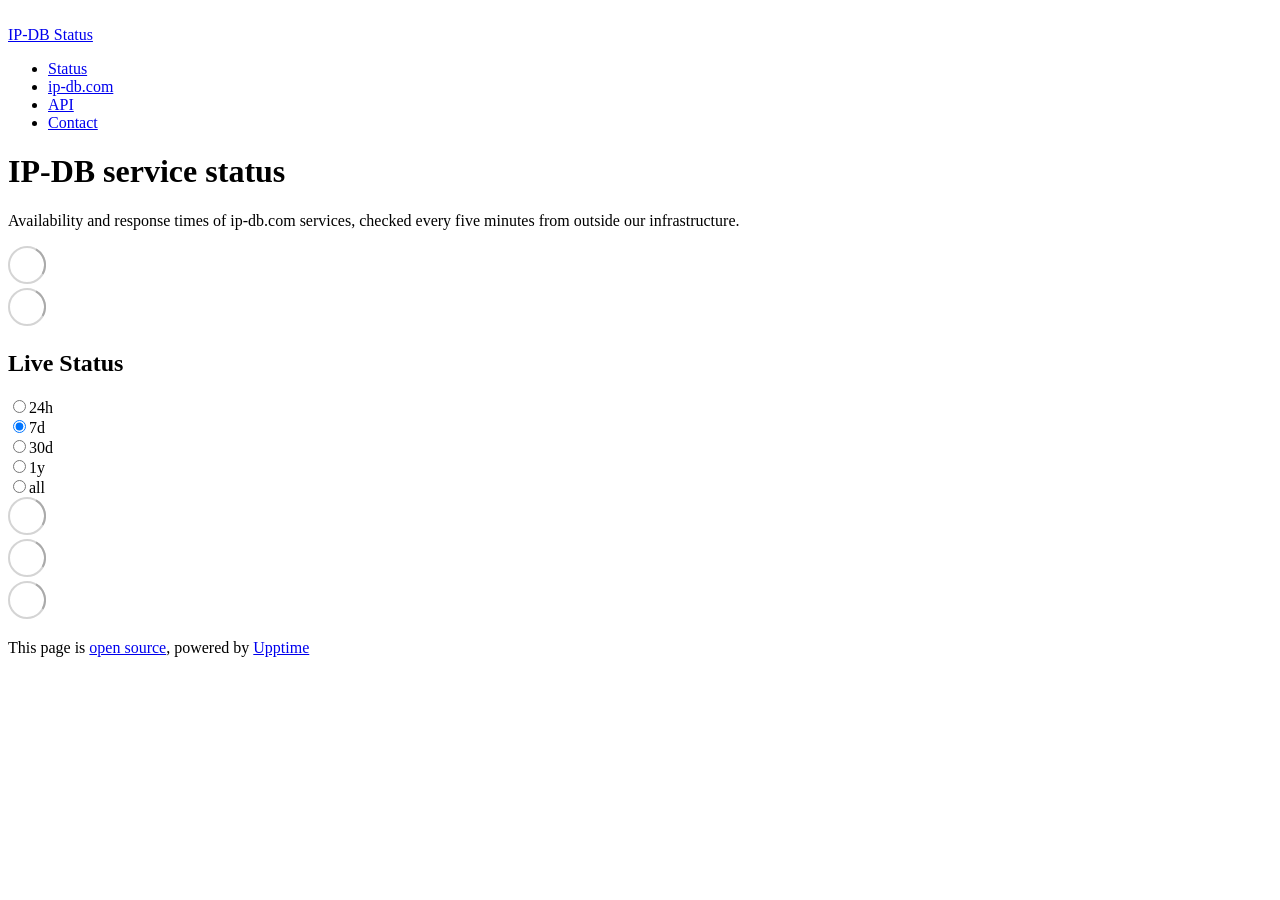
==== index.html @ 990ddf70 "deploy: a963f7f009ad1ceb7ac3b322087a9028b5daefbb" ====
<!DOCTYPE html> <html lang=en> <head> <meta charset=utf-8> <meta content="width=device-width,initial-scale=1" name=viewport> <meta content=#333333 name=theme-color> <base href=/ > <link href=manifest.json rel=manifest crossorigin=use-credentials> <script>__SAPPER__={baseUrl:"",preloaded:[void 0,{}]};if('serviceWorker' in navigator)navigator.serviceWorker.register('/service-worker.js');(function(){try{eval("async function x(){}");var main="/client/client.c92f5444.js"}catch(e){main="/client/legacy/client.a96d86b8.js"};var s=document.createElement("script");try{new Function("if(0)import('')")();s.src=main;s.type="module";s.crossOrigin="use-credentials";}catch(e){s.src="/client/shimport@2.0.5.js";s.setAttribute("data-main",main);}document.head.appendChild(s);}());</script> <link href=client/client-31a52aa5.css rel=stylesheet><link href=client/createOctokit-a85f76c7.css rel=stylesheet><link href=client/index-b0b6455a.css rel=stylesheet> <title>IP-DB Status</title> <script>// If `prefers-color-scheme` is not supported, fall back to light mode.
      // In this case, light.css will be downloaded with `highest` priority.
      if (typeof window !== "undefined" && typeof document !== "undefined" && "matchMedia" in window && window.matchMedia('(prefers-color-scheme: dark)').media === 'not all') {
        document.documentElement.style.display = 'none';
        document.head.insertAdjacentHTML(
          'beforeend',
          '<link rel="stylesheet" href={`${config.path}/themes/light.css`} onload="document.documentElement.style.display = \'\'">',
        );
      } </script> <link href=https://status.ip-db.com/themes/light.css rel=stylesheet media=(prefers-color-scheme:light)> <link href=https://status.ip-db.com/themes/dark.css rel=stylesheet media=(prefers-color-scheme:dark)><link href=https://status.ip-db.com/global.css rel=stylesheet><link href=https://ip-db.com/static/img/favicon-32.png rel=icon type=image/svg><link href=https://ip-db.com/static/img/favicon-32.png rel=icon type=image/png> <link href=/client/client.c92f5444.js rel=modulepreload as=script crossorigin=use-credentials><link href=/client/client-31a52aa5.css rel=preload as=style><link href=/client/index.bd645dff.js rel=modulepreload as=script crossorigin=use-credentials><link href=/client/createOctokit.633f4eeb.js rel=modulepreload as=script crossorigin=use-credentials><link href=/client/inject_styles.803b7e80.js rel=modulepreload as=script crossorigin=use-credentials><link href=/client/createOctokit-a85f76c7.css rel=preload as=style><link href=/client/index-b0b6455a.css rel=preload as=style></head> <body> <div id=sapper> <nav class=svelte-a08hsz><div class="svelte-a08hsz container"><div><a href=https://status.ip-db.com class="svelte-a08hsz logo"><img alt="" class=svelte-a08hsz src=https://ip-db.com/static/img/favicon.svg> <div>IP-DB Status</div></a></div> <ul class=svelte-a08hsz><li><a href=/ class=svelte-a08hsz target=_self aria-current=page>Status</a> <li><a href=https://ip-db.com class=svelte-a08hsz target=_self>ip-db.com</a> <li><a href=https://ip-db.com/en/api-docs class=svelte-a08hsz target=_self>API</a> <li><a href=https://ip-db.com/en/contact class=svelte-a08hsz target=_self>Contact</a> </li> </ul></div> </nav> <main class=container> <header class=svelte-ngkazm><h1><strong>IP-DB</strong> service status</h1> <p class="svelte-ngkazm lead">Availability and response times of ip-db.com services, checked every five minutes from outside our infrastructure.</header> <section class=svelte-8lnl4f><div class="svelte-68jxue loading"><svg class=svelte-68jxue height=38 stroke=#aaa width=38 xmlns=http://www.w3.org/2000/svg><g fill=none fill-rule=evenodd><g stroke-width=2 transform="translate(1 1)"><circle cx=18 cy=18 r=18 stroke-opacity=.5></circle><path d="M36 18c0-9.94-8.06-18-18-18"><animateTransform attributeName=transform dur=1s from="0 18 18" repeatCount=indefinite to="360 18 18" type=rotate></animateTransform></path></g></g></svg></div> </section> <section class=svelte-8lnl4f><div class="svelte-68jxue loading"><svg class=svelte-68jxue height=38 stroke=#aaa width=38 xmlns=http://www.w3.org/2000/svg><g fill=none fill-rule=evenodd><g stroke-width=2 transform="translate(1 1)"><circle cx=18 cy=18 r=18 stroke-opacity=.5></circle><path d="M36 18c0-9.94-8.06-18-18-18"><animateTransform attributeName=transform dur=1s from="0 18 18" repeatCount=indefinite to="360 18 18" type=rotate></animateTransform></path></g></g></svg></div> </section> <div class="svelte-fqsq6s f changed"><h2>Live Status</h2> <form class="svelte-fqsq6s f r"><div><input class=svelte-fqsq6s id=data_day name=d type=radio value=day><label class=svelte-fqsq6s for=data_day>24h</label></div> <div><input class=svelte-fqsq6s id=data_week name=d type=radio value=week checked><label class=svelte-fqsq6s for=data_week>7d</label></div> <div><input class=svelte-fqsq6s id=data_month name=d type=radio value=month><label class=svelte-fqsq6s for=data_month>30d</label></div> <div><input class=svelte-fqsq6s id=data_year name=d type=radio value=year><label class=svelte-fqsq6s for=data_year>1y</label></div> <div><input class=svelte-fqsq6s id=data_all name=d type=radio value=all><label class=svelte-fqsq6s for=data_all>all</label></div></form></div> <section class="svelte-fqsq6s live-status"><div class="svelte-68jxue loading"><svg class=svelte-68jxue height=38 stroke=#aaa width=38 xmlns=http://www.w3.org/2000/svg><g fill=none fill-rule=evenodd><g stroke-width=2 transform="translate(1 1)"><circle cx=18 cy=18 r=18 stroke-opacity=.5></circle><path d="M36 18c0-9.94-8.06-18-18-18"><animateTransform attributeName=transform dur=1s from="0 18 18" repeatCount=indefinite to="360 18 18" type=rotate></animateTransform></path></g></g></svg></div> </section> <section><div class="svelte-68jxue loading"><svg class=svelte-68jxue height=38 stroke=#aaa width=38 xmlns=http://www.w3.org/2000/svg><g fill=none fill-rule=evenodd><g stroke-width=2 transform="translate(1 1)"><circle cx=18 cy=18 r=18 stroke-opacity=.5></circle><path d="M36 18c0-9.94-8.06-18-18-18"><animateTransform attributeName=transform dur=1s from="0 18 18" repeatCount=indefinite to="360 18 18" type=rotate></animateTransform></path></g></g></svg></div> </section> <section><div class="svelte-68jxue loading"><svg class=svelte-68jxue height=38 stroke=#aaa width=38 xmlns=http://www.w3.org/2000/svg><g fill=none fill-rule=evenodd><g stroke-width=2 transform="translate(1 1)"><circle cx=18 cy=18 r=18 stroke-opacity=.5></circle><path d="M36 18c0-9.94-8.06-18-18-18"><animateTransform attributeName=transform dur=1s from="0 18 18" repeatCount=indefinite to="360 18 18" type=rotate></animateTransform></path></g></g></svg></div></section></main> <footer class=svelte-jbr799><p>This page is <a href=https://github.com/ip-db/status>open source</a>, powered by <a href=https://upptime.js.org>Upptime</a></p> </footer></div> <script> try {
        if (typeof window !== "undefined" && window.navigator && navigator.serviceWorker) {
          navigator.serviceWorker.getRegistrations().then(function (registrations) {
            for (let registration of registrations) {
              registration.unregister();
            }
          });
        }
        if (typeof window !== "undefined" && "caches" in window) {
          caches.keys().then(function (keyList) {
            return Promise.all(
              keyList.map(function (key) {
                return caches.delete(key);
              })
            );
          });
        }
      } catch (error) {} </script>
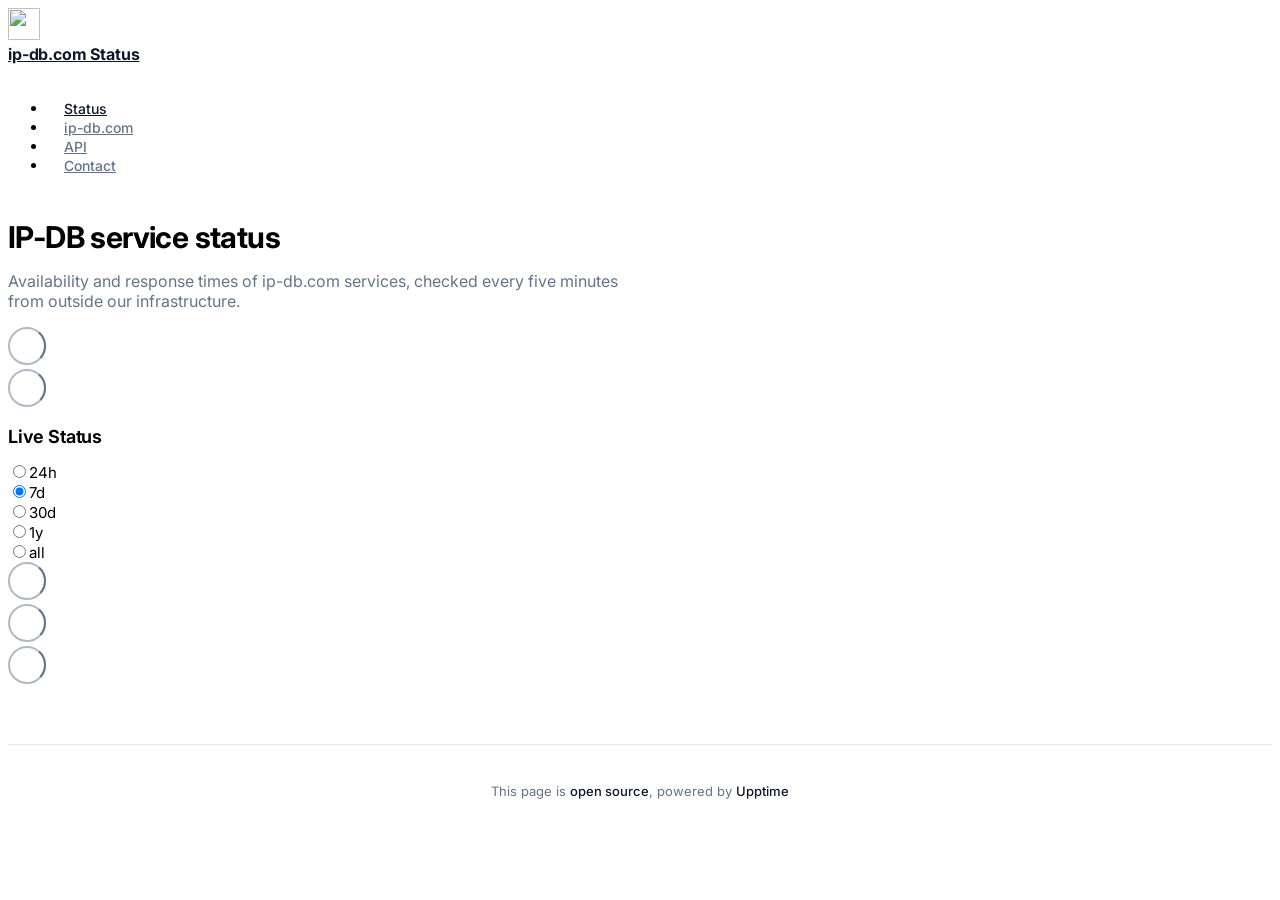
==== commit a6dd00c8: "deploy: e446892df12f450ed04cfdf0491d4de605b5ef7d" ====
--- a/index.html
+++ b/index.html
@@ -1,4 +1,4 @@
-<!DOCTYPE html> <html lang=en> <head> <meta charset=utf-8> <meta content="width=device-width,initial-scale=1" name=viewport> <meta content=#333333 name=theme-color> <base href=/ > <link href=manifest.json rel=manifest crossorigin=use-credentials> <script>__SAPPER__={baseUrl:"",preloaded:[void 0,{}]};if('serviceWorker' in navigator)navigator.serviceWorker.register('/service-worker.js');(function(){try{eval("async function x(){}");var main="/client/client.c92f5444.js"}catch(e){main="/client/legacy/client.a96d86b8.js"};var s=document.createElement("script");try{new Function("if(0)import('')")();s.src=main;s.type="module";s.crossOrigin="use-credentials";}catch(e){s.src="/client/shimport@2.0.5.js";s.setAttribute("data-main",main);}document.head.appendChild(s);}());</script> <link href=client/client-31a52aa5.css rel=stylesheet><link href=client/createOctokit-a85f76c7.css rel=stylesheet><link href=client/index-b0b6455a.css rel=stylesheet> <title>IP-DB Status</title> <script>// If `prefers-color-scheme` is not supported, fall back to light mode.
+<!DOCTYPE html> <html lang=en> <head> <meta charset=utf-8> <meta content="width=device-width,initial-scale=1" name=viewport> <meta content=#333333 name=theme-color> <base href=/ > <link href=manifest.json rel=manifest crossorigin=use-credentials> <script>__SAPPER__={baseUrl:"",preloaded:[void 0,{}]};if('serviceWorker' in navigator)navigator.serviceWorker.register('/service-worker.js');(function(){try{eval("async function x(){}");var main="/client/client.e50950d0.js"}catch(e){main="/client/legacy/client.d2613175.js"};var s=document.createElement("script");try{new Function("if(0)import('')")();s.src=main;s.type="module";s.crossOrigin="use-credentials";}catch(e){s.src="/client/shimport@2.0.5.js";s.setAttribute("data-main",main);}document.head.appendChild(s);}());</script> <link href=client/client-31a52aa5.css rel=stylesheet><link href=client/createOctokit-a85f76c7.css rel=stylesheet><link href=client/index-b0b6455a.css rel=stylesheet> <title>ip-db.com Status</title><link href=https://fonts.googleapis.com rel=preconnect> <link href=https://fonts.gstatic.com rel=preconnect crossorigin> <link href="https://fonts.googleapis.com/css2?family=Inter:wght@400;500;600;700&display=swap" rel=stylesheet> <style>html:root{--ip-bg:#f6f8fb;--ip-surface:#ffffff;--ip-border:#e2e8f0;--ip-text:#0f172a;--ip-muted:#64748b;--ip-accent:#2563eb;--ip-up:#16a34a;--ip-deg:#d97706;--ip-down:#dc2626;--ip-down-soft:#fef2f2;--ip-shadow:0 1px 2px rgba(15,23,42,.04),0 6px 18px rgba(15,23,42,.05);--ip-nav:rgba(255,255,255,.86)}@media (prefers-color-scheme:dark){html:root{--ip-bg:#070b13;--ip-surface:#10182a;--ip-border:rgba(255,255,255,.08);--ip-text:#e2e8f0;--ip-muted:#94a3b8;--ip-accent:#60a5fa;--ip-up:#22c55e;--ip-deg:#f59e0b;--ip-down:#f87171;--ip-down-soft:rgba(248,113,113,.10);--ip-shadow:0 1px 2px rgba(0,0,0,.35);--ip-nav:rgba(16,24,42,.86)}}html:root{--body-background-color:var(--ip-bg);--body-text-color:var(--ip-text);--card-background-color:var(--ip-surface);--nav-background-color:var(--ip-nav);--nav-border-bottom-color:var(--ip-border);--nav-current-border-bottom-color:var(--ip-accent);--card-border-color:var(--ip-border);--down-border-left-color:var(--ip-down);--down-background-color:var(--ip-down-soft);--degraded-border-left-color:var(--ip-deg);--up-border-left-color:var(--ip-up);--tag-color:#ffffff;--tag-up-background-color:var(--ip-up);--tag-down-background-color:var(--ip-down);--tag-degraded-background-color:var(--ip-deg);--change-background-color:var(--ip-deg);--error-button-border-color:var(--ip-accent);--error-button-background-color:var(--ip-accent);--error-button-color:#ffffff;--submit-button-border-color:var(--ip-accent);--submit-button-background-color:var(--ip-accent);--submit-button-color:#ffffff}body{font-family:Inter,-apple-system,BlinkMacSystemFont,"Segoe UI",Roboto,sans-serif;font-size:15px;-webkit-font-smoothing:antialiased;padding-bottom:0}.container{max-width:960px}nav{position:sticky;top:0;z-index:20;font-weight:500!important;margin-bottom:2.75rem!important;-webkit-backdrop-filter:saturate(1.4) blur(12px);backdrop-filter:saturate(1.4) blur(12px)}nav a{padding:1.15rem 1rem!important;font-size:14px;color:var(--ip-muted)}nav a:hover,nav a[aria-current]{color:var(--ip-text)}nav .logo{padding:.8rem 0!important;margin-right:1.5rem!important;font-size:16px;font-weight:700!important;letter-spacing:-.01em;color:var(--ip-text)!important}nav .logo img{width:32px;height:32px!important;margin-right:.65rem!important;border-radius:0!important}main header h1{font-size:30px;font-weight:700;letter-spacing:-.02em;margin-bottom:.4em}main header .lead{color:var(--ip-muted);font-size:16px;max-width:640px}h2{font-size:18px;font-weight:650;letter-spacing:-.01em}h3{font-size:12px;font-weight:600;letter-spacing:.06em;text-transform:uppercase;color:var(--ip-muted);opacity:1}h4{font-weight:600}article{border-radius:12px!important;box-shadow:var(--ip-shadow);padding:1.1rem 1.35rem!important}article.degraded,article.down,article.up{border-left-width:3px!important}article+article{margin-top:.65rem!important}article a{color:inherit}.tag{border-radius:999px!important;font-size:12px!important;font-weight:600;padding:.25rem .65rem!important;letter-spacing:.01em}main a{color:var(--ip-accent)}main article a,main h4 a{color:inherit}a.error-button{border-radius:10px!important}.loading svg{stroke:var(--ip-muted)}footer{margin-top:3.5rem;padding:1.6rem 0 2rem;border-top:1px solid var(--ip-border);color:var(--ip-muted);font-size:13px;text-align:center}footer a{color:var(--ip-text);text-decoration:none;font-weight:500}footer a:hover{text-decoration:underline}</style> <script>// If `prefers-color-scheme` is not supported, fall back to light mode.
       // In this case, light.css will be downloaded with `highest` priority.
       if (typeof window !== "undefined" && typeof document !== "undefined" && "matchMedia" in window && window.matchMedia('(prefers-color-scheme: dark)').media === 'not all') {
         document.documentElement.style.display = 'none';
@@ -6,7 +6,7 @@
           'beforeend',
           '<link rel="stylesheet" href={`${config.path}/themes/light.css`} onload="document.documentElement.style.display = \'\'">',
         );
-      } </script> <link href=https://status.ip-db.com/themes/light.css rel=stylesheet media=(prefers-color-scheme:light)> <link href=https://status.ip-db.com/themes/dark.css rel=stylesheet media=(prefers-color-scheme:dark)><link href=https://status.ip-db.com/global.css rel=stylesheet><link href=https://ip-db.com/static/img/favicon-32.png rel=icon type=image/svg><link href=https://ip-db.com/static/img/favicon-32.png rel=icon type=image/png> <link href=/client/client.c92f5444.js rel=modulepreload as=script crossorigin=use-credentials><link href=/client/client-31a52aa5.css rel=preload as=style><link href=/client/index.bd645dff.js rel=modulepreload as=script crossorigin=use-credentials><link href=/client/createOctokit.633f4eeb.js rel=modulepreload as=script crossorigin=use-credentials><link href=/client/inject_styles.803b7e80.js rel=modulepreload as=script crossorigin=use-credentials><link href=/client/createOctokit-a85f76c7.css rel=preload as=style><link href=/client/index-b0b6455a.css rel=preload as=style></head> <body> <div id=sapper> <nav class=svelte-a08hsz><div class="svelte-a08hsz container"><div><a href=https://status.ip-db.com class="svelte-a08hsz logo"><img alt="" class=svelte-a08hsz src=https://ip-db.com/static/img/favicon.svg> <div>IP-DB Status</div></a></div> <ul class=svelte-a08hsz><li><a href=/ class=svelte-a08hsz target=_self aria-current=page>Status</a> <li><a href=https://ip-db.com class=svelte-a08hsz target=_self>ip-db.com</a> <li><a href=https://ip-db.com/en/api-docs class=svelte-a08hsz target=_self>API</a> <li><a href=https://ip-db.com/en/contact class=svelte-a08hsz target=_self>Contact</a> </li> </ul></div> </nav> <main class=container> <header class=svelte-ngkazm><h1><strong>IP-DB</strong> service status</h1> <p class="svelte-ngkazm lead">Availability and response times of ip-db.com services, checked every five minutes from outside our infrastructure.</header> <section class=svelte-8lnl4f><div class="svelte-68jxue loading"><svg class=svelte-68jxue height=38 stroke=#aaa width=38 xmlns=http://www.w3.org/2000/svg><g fill=none fill-rule=evenodd><g stroke-width=2 transform="translate(1 1)"><circle cx=18 cy=18 r=18 stroke-opacity=.5></circle><path d="M36 18c0-9.94-8.06-18-18-18"><animateTransform attributeName=transform dur=1s from="0 18 18" repeatCount=indefinite to="360 18 18" type=rotate></animateTransform></path></g></g></svg></div> </section> <section class=svelte-8lnl4f><div class="svelte-68jxue loading"><svg class=svelte-68jxue height=38 stroke=#aaa width=38 xmlns=http://www.w3.org/2000/svg><g fill=none fill-rule=evenodd><g stroke-width=2 transform="translate(1 1)"><circle cx=18 cy=18 r=18 stroke-opacity=.5></circle><path d="M36 18c0-9.94-8.06-18-18-18"><animateTransform attributeName=transform dur=1s from="0 18 18" repeatCount=indefinite to="360 18 18" type=rotate></animateTransform></path></g></g></svg></div> </section> <div class="svelte-fqsq6s f changed"><h2>Live Status</h2> <form class="svelte-fqsq6s f r"><div><input class=svelte-fqsq6s id=data_day name=d type=radio value=day><label class=svelte-fqsq6s for=data_day>24h</label></div> <div><input class=svelte-fqsq6s id=data_week name=d type=radio value=week checked><label class=svelte-fqsq6s for=data_week>7d</label></div> <div><input class=svelte-fqsq6s id=data_month name=d type=radio value=month><label class=svelte-fqsq6s for=data_month>30d</label></div> <div><input class=svelte-fqsq6s id=data_year name=d type=radio value=year><label class=svelte-fqsq6s for=data_year>1y</label></div> <div><input class=svelte-fqsq6s id=data_all name=d type=radio value=all><label class=svelte-fqsq6s for=data_all>all</label></div></form></div> <section class="svelte-fqsq6s live-status"><div class="svelte-68jxue loading"><svg class=svelte-68jxue height=38 stroke=#aaa width=38 xmlns=http://www.w3.org/2000/svg><g fill=none fill-rule=evenodd><g stroke-width=2 transform="translate(1 1)"><circle cx=18 cy=18 r=18 stroke-opacity=.5></circle><path d="M36 18c0-9.94-8.06-18-18-18"><animateTransform attributeName=transform dur=1s from="0 18 18" repeatCount=indefinite to="360 18 18" type=rotate></animateTransform></path></g></g></svg></div> </section> <section><div class="svelte-68jxue loading"><svg class=svelte-68jxue height=38 stroke=#aaa width=38 xmlns=http://www.w3.org/2000/svg><g fill=none fill-rule=evenodd><g stroke-width=2 transform="translate(1 1)"><circle cx=18 cy=18 r=18 stroke-opacity=.5></circle><path d="M36 18c0-9.94-8.06-18-18-18"><animateTransform attributeName=transform dur=1s from="0 18 18" repeatCount=indefinite to="360 18 18" type=rotate></animateTransform></path></g></g></svg></div> </section> <section><div class="svelte-68jxue loading"><svg class=svelte-68jxue height=38 stroke=#aaa width=38 xmlns=http://www.w3.org/2000/svg><g fill=none fill-rule=evenodd><g stroke-width=2 transform="translate(1 1)"><circle cx=18 cy=18 r=18 stroke-opacity=.5></circle><path d="M36 18c0-9.94-8.06-18-18-18"><animateTransform attributeName=transform dur=1s from="0 18 18" repeatCount=indefinite to="360 18 18" type=rotate></animateTransform></path></g></g></svg></div></section></main> <footer class=svelte-jbr799><p>This page is <a href=https://github.com/ip-db/status>open source</a>, powered by <a href=https://upptime.js.org>Upptime</a></p> </footer></div> <script> try {
+      } </script> <link href=https://status.ip-db.com/themes/light.css rel=stylesheet media=(prefers-color-scheme:light)> <link href=https://status.ip-db.com/themes/dark.css rel=stylesheet media=(prefers-color-scheme:dark)><link href=https://status.ip-db.com/global.css rel=stylesheet><link href=https://ip-db.com/static/img/favicon-32.png rel=icon type=image/svg><link href=https://ip-db.com/static/img/favicon-32.png rel=icon type=image/png> <link href=/client/client.e50950d0.js rel=modulepreload as=script crossorigin=use-credentials><link href=/client/client-31a52aa5.css rel=preload as=style><link href=/client/index.f995e051.js rel=modulepreload as=script crossorigin=use-credentials><link href=/client/createOctokit.8904ae4b.js rel=modulepreload as=script crossorigin=use-credentials><link href=/client/inject_styles.803b7e80.js rel=modulepreload as=script crossorigin=use-credentials><link href=/client/createOctokit-a85f76c7.css rel=preload as=style><link href=/client/index-b0b6455a.css rel=preload as=style></head> <body> <div id=sapper> <nav class=svelte-a08hsz><div class="svelte-a08hsz container"><div><a href=https://status.ip-db.com class="svelte-a08hsz logo"><img alt="" class=svelte-a08hsz src=https://ip-db.com/static/img/icon-192.png> <div>ip-db.com Status</div></a></div> <ul class=svelte-a08hsz><li><a href=/ class=svelte-a08hsz target=_self aria-current=page>Status</a> <li><a href=https://ip-db.com class=svelte-a08hsz target=_self>ip-db.com</a> <li><a href=https://ip-db.com/en/api-docs class=svelte-a08hsz target=_self>API</a> <li><a href=https://ip-db.com/en/contact class=svelte-a08hsz target=_self>Contact</a> </li> </ul></div> </nav> <main class=container> <header class=svelte-ngkazm><h1><strong>IP-DB</strong> service status</h1> <p class="svelte-ngkazm lead">Availability and response times of ip-db.com services, checked every five minutes from outside our infrastructure.</header> <section class=svelte-8lnl4f><div class="svelte-68jxue loading"><svg class=svelte-68jxue height=38 stroke=#aaa width=38 xmlns=http://www.w3.org/2000/svg><g fill=none fill-rule=evenodd><g stroke-width=2 transform="translate(1 1)"><circle cx=18 cy=18 r=18 stroke-opacity=.5></circle><path d="M36 18c0-9.94-8.06-18-18-18"><animateTransform attributeName=transform dur=1s from="0 18 18" repeatCount=indefinite to="360 18 18" type=rotate></animateTransform></path></g></g></svg></div> </section> <section class=svelte-8lnl4f><div class="svelte-68jxue loading"><svg class=svelte-68jxue height=38 stroke=#aaa width=38 xmlns=http://www.w3.org/2000/svg><g fill=none fill-rule=evenodd><g stroke-width=2 transform="translate(1 1)"><circle cx=18 cy=18 r=18 stroke-opacity=.5></circle><path d="M36 18c0-9.94-8.06-18-18-18"><animateTransform attributeName=transform dur=1s from="0 18 18" repeatCount=indefinite to="360 18 18" type=rotate></animateTransform></path></g></g></svg></div> </section> <div class="svelte-fqsq6s f changed"><h2>Live Status</h2> <form class="svelte-fqsq6s f r"><div><input class=svelte-fqsq6s id=data_day name=d type=radio value=day><label class=svelte-fqsq6s for=data_day>24h</label></div> <div><input class=svelte-fqsq6s id=data_week name=d type=radio value=week checked><label class=svelte-fqsq6s for=data_week>7d</label></div> <div><input class=svelte-fqsq6s id=data_month name=d type=radio value=month><label class=svelte-fqsq6s for=data_month>30d</label></div> <div><input class=svelte-fqsq6s id=data_year name=d type=radio value=year><label class=svelte-fqsq6s for=data_year>1y</label></div> <div><input class=svelte-fqsq6s id=data_all name=d type=radio value=all><label class=svelte-fqsq6s for=data_all>all</label></div></form></div> <section class="svelte-fqsq6s live-status"><div class="svelte-68jxue loading"><svg class=svelte-68jxue height=38 stroke=#aaa width=38 xmlns=http://www.w3.org/2000/svg><g fill=none fill-rule=evenodd><g stroke-width=2 transform="translate(1 1)"><circle cx=18 cy=18 r=18 stroke-opacity=.5></circle><path d="M36 18c0-9.94-8.06-18-18-18"><animateTransform attributeName=transform dur=1s from="0 18 18" repeatCount=indefinite to="360 18 18" type=rotate></animateTransform></path></g></g></svg></div> </section> <section><div class="svelte-68jxue loading"><svg class=svelte-68jxue height=38 stroke=#aaa width=38 xmlns=http://www.w3.org/2000/svg><g fill=none fill-rule=evenodd><g stroke-width=2 transform="translate(1 1)"><circle cx=18 cy=18 r=18 stroke-opacity=.5></circle><path d="M36 18c0-9.94-8.06-18-18-18"><animateTransform attributeName=transform dur=1s from="0 18 18" repeatCount=indefinite to="360 18 18" type=rotate></animateTransform></path></g></g></svg></div> </section> <section><div class="svelte-68jxue loading"><svg class=svelte-68jxue height=38 stroke=#aaa width=38 xmlns=http://www.w3.org/2000/svg><g fill=none fill-rule=evenodd><g stroke-width=2 transform="translate(1 1)"><circle cx=18 cy=18 r=18 stroke-opacity=.5></circle><path d="M36 18c0-9.94-8.06-18-18-18"><animateTransform attributeName=transform dur=1s from="0 18 18" repeatCount=indefinite to="360 18 18" type=rotate></animateTransform></path></g></g></svg></div></section></main> <footer class=svelte-jbr799><p>This page is <a href=https://github.com/ip-db/status>open source</a>, powered by <a href=https://upptime.js.org>Upptime</a></p> </footer></div> <script> try {
         if (typeof window !== "undefined" && window.navigator && navigator.serviceWorker) {
           navigator.serviceWorker.getRegistrations().then(function (registrations) {
             for (let registration of registrations) {
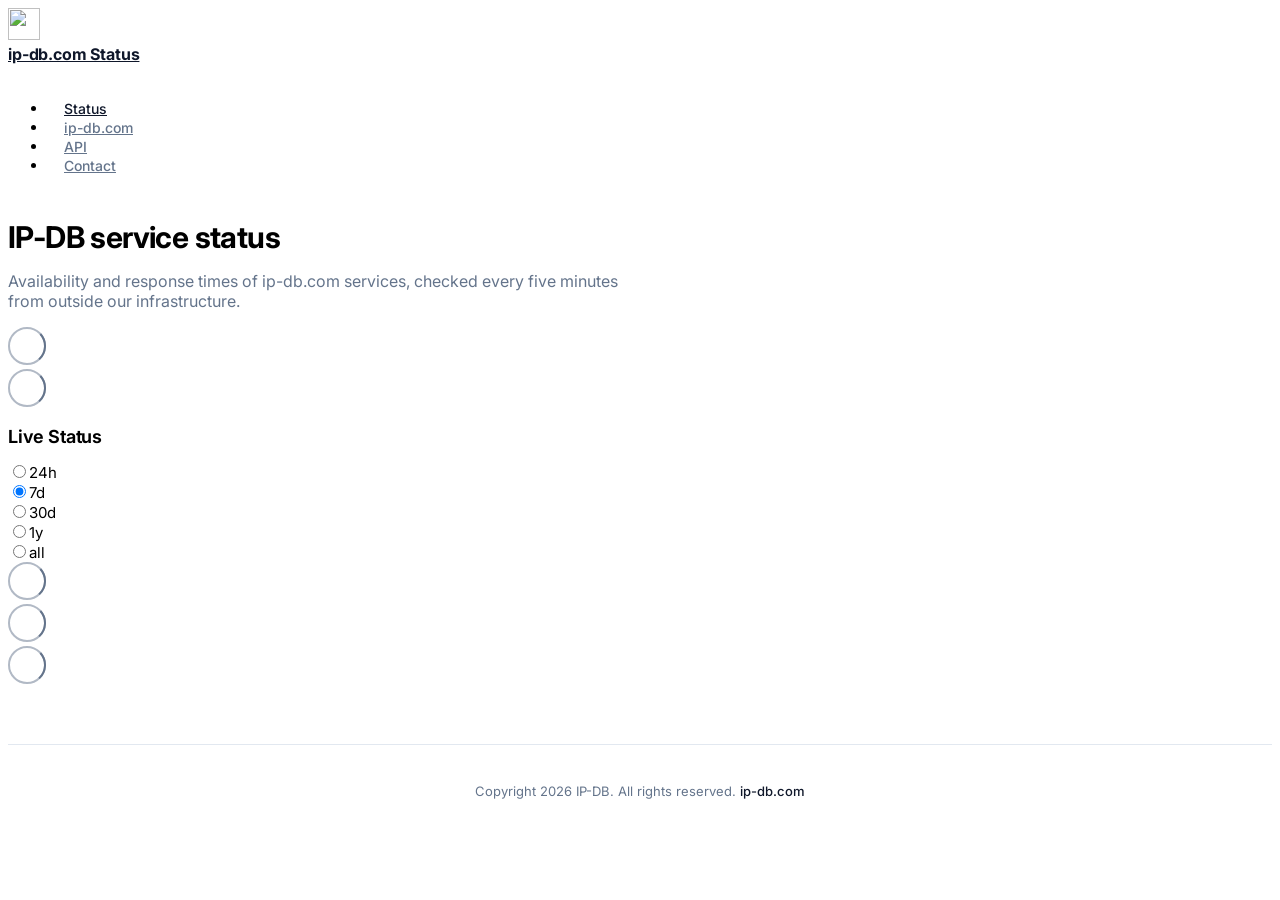
==== commit 49dfe0a0: "deploy: dbcd0bca3e358d9c589c7e2d02490c2392cff07d" ====
--- a/index.html
+++ b/index.html
@@ -1,4 +1,4 @@
-<!DOCTYPE html> <html lang=en> <head> <meta charset=utf-8> <meta content="width=device-width,initial-scale=1" name=viewport> <meta content=#333333 name=theme-color> <base href=/ > <link href=manifest.json rel=manifest crossorigin=use-credentials> <script>__SAPPER__={baseUrl:"",preloaded:[void 0,{}]};if('serviceWorker' in navigator)navigator.serviceWorker.register('/service-worker.js');(function(){try{eval("async function x(){}");var main="/client/client.e50950d0.js"}catch(e){main="/client/legacy/client.d2613175.js"};var s=document.createElement("script");try{new Function("if(0)import('')")();s.src=main;s.type="module";s.crossOrigin="use-credentials";}catch(e){s.src="/client/shimport@2.0.5.js";s.setAttribute("data-main",main);}document.head.appendChild(s);}());</script> <link href=client/client-31a52aa5.css rel=stylesheet><link href=client/createOctokit-a85f76c7.css rel=stylesheet><link href=client/index-b0b6455a.css rel=stylesheet> <title>ip-db.com Status</title><link href=https://fonts.googleapis.com rel=preconnect> <link href=https://fonts.gstatic.com rel=preconnect crossorigin> <link href="https://fonts.googleapis.com/css2?family=Inter:wght@400;500;600;700&display=swap" rel=stylesheet> <style>html:root{--ip-bg:#f6f8fb;--ip-surface:#ffffff;--ip-border:#e2e8f0;--ip-text:#0f172a;--ip-muted:#64748b;--ip-accent:#2563eb;--ip-up:#16a34a;--ip-deg:#d97706;--ip-down:#dc2626;--ip-down-soft:#fef2f2;--ip-shadow:0 1px 2px rgba(15,23,42,.04),0 6px 18px rgba(15,23,42,.05);--ip-nav:rgba(255,255,255,.86)}@media (prefers-color-scheme:dark){html:root{--ip-bg:#070b13;--ip-surface:#10182a;--ip-border:rgba(255,255,255,.08);--ip-text:#e2e8f0;--ip-muted:#94a3b8;--ip-accent:#60a5fa;--ip-up:#22c55e;--ip-deg:#f59e0b;--ip-down:#f87171;--ip-down-soft:rgba(248,113,113,.10);--ip-shadow:0 1px 2px rgba(0,0,0,.35);--ip-nav:rgba(16,24,42,.86)}}html:root{--body-background-color:var(--ip-bg);--body-text-color:var(--ip-text);--card-background-color:var(--ip-surface);--nav-background-color:var(--ip-nav);--nav-border-bottom-color:var(--ip-border);--nav-current-border-bottom-color:var(--ip-accent);--card-border-color:var(--ip-border);--down-border-left-color:var(--ip-down);--down-background-color:var(--ip-down-soft);--degraded-border-left-color:var(--ip-deg);--up-border-left-color:var(--ip-up);--tag-color:#ffffff;--tag-up-background-color:var(--ip-up);--tag-down-background-color:var(--ip-down);--tag-degraded-background-color:var(--ip-deg);--change-background-color:var(--ip-deg);--error-button-border-color:var(--ip-accent);--error-button-background-color:var(--ip-accent);--error-button-color:#ffffff;--submit-button-border-color:var(--ip-accent);--submit-button-background-color:var(--ip-accent);--submit-button-color:#ffffff}body{font-family:Inter,-apple-system,BlinkMacSystemFont,"Segoe UI",Roboto,sans-serif;font-size:15px;-webkit-font-smoothing:antialiased;padding-bottom:0}.container{max-width:960px}nav{position:sticky;top:0;z-index:20;font-weight:500!important;margin-bottom:2.75rem!important;-webkit-backdrop-filter:saturate(1.4) blur(12px);backdrop-filter:saturate(1.4) blur(12px)}nav a{padding:1.15rem 1rem!important;font-size:14px;color:var(--ip-muted)}nav a:hover,nav a[aria-current]{color:var(--ip-text)}nav .logo{padding:.8rem 0!important;margin-right:1.5rem!important;font-size:16px;font-weight:700!important;letter-spacing:-.01em;color:var(--ip-text)!important}nav .logo img{width:32px;height:32px!important;margin-right:.65rem!important;border-radius:0!important}main header h1{font-size:30px;font-weight:700;letter-spacing:-.02em;margin-bottom:.4em}main header .lead{color:var(--ip-muted);font-size:16px;max-width:640px}h2{font-size:18px;font-weight:650;letter-spacing:-.01em}h3{font-size:12px;font-weight:600;letter-spacing:.06em;text-transform:uppercase;color:var(--ip-muted);opacity:1}h4{font-weight:600}article{border-radius:12px!important;box-shadow:var(--ip-shadow);padding:1.1rem 1.35rem!important}article.degraded,article.down,article.up{border-left-width:3px!important}article+article{margin-top:.65rem!important}article a{color:inherit}.tag{border-radius:999px!important;font-size:12px!important;font-weight:600;padding:.25rem .65rem!important;letter-spacing:.01em}main a{color:var(--ip-accent)}main article a,main h4 a{color:inherit}a.error-button{border-radius:10px!important}.loading svg{stroke:var(--ip-muted)}footer{margin-top:3.5rem;padding:1.6rem 0 2rem;border-top:1px solid var(--ip-border);color:var(--ip-muted);font-size:13px;text-align:center}footer a{color:var(--ip-text);text-decoration:none;font-weight:500}footer a:hover{text-decoration:underline}</style> <script>// If `prefers-color-scheme` is not supported, fall back to light mode.
+<!DOCTYPE html> <html lang=en> <head> <meta charset=utf-8> <meta content="width=device-width,initial-scale=1" name=viewport> <meta content=#333333 name=theme-color> <base href=/ > <link href=manifest.json rel=manifest crossorigin=use-credentials> <script>__SAPPER__={baseUrl:"",preloaded:[void 0,{}]};if('serviceWorker' in navigator)navigator.serviceWorker.register('/service-worker.js');(function(){try{eval("async function x(){}");var main="/client/client.2db52aa5.js"}catch(e){main="/client/legacy/client.902abfd3.js"};var s=document.createElement("script");try{new Function("if(0)import('')")();s.src=main;s.type="module";s.crossOrigin="use-credentials";}catch(e){s.src="/client/shimport@2.0.5.js";s.setAttribute("data-main",main);}document.head.appendChild(s);}());</script> <link href=client/client-31a52aa5.css rel=stylesheet><link href=client/createOctokit-a85f76c7.css rel=stylesheet><link href=client/index-b0b6455a.css rel=stylesheet> <title>ip-db.com Status</title><link href=https://fonts.googleapis.com rel=preconnect> <link href=https://fonts.gstatic.com rel=preconnect crossorigin> <link href="https://fonts.googleapis.com/css2?family=Inter:wght@400;500;600;700&display=swap" rel=stylesheet> <style>html:root{--ip-bg:#f6f8fb;--ip-surface:#ffffff;--ip-border:#e2e8f0;--ip-text:#0f172a;--ip-muted:#64748b;--ip-accent:#2563eb;--ip-up:#16a34a;--ip-deg:#d97706;--ip-down:#dc2626;--ip-down-soft:#fef2f2;--ip-shadow:0 1px 2px rgba(15,23,42,.04),0 6px 18px rgba(15,23,42,.05);--ip-nav:rgba(255,255,255,.86)}@media (prefers-color-scheme:dark){html:root{--ip-bg:#070b13;--ip-surface:#10182a;--ip-border:rgba(255,255,255,.08);--ip-text:#e2e8f0;--ip-muted:#94a3b8;--ip-accent:#60a5fa;--ip-up:#22c55e;--ip-deg:#f59e0b;--ip-down:#f87171;--ip-down-soft:rgba(248,113,113,.10);--ip-shadow:0 1px 2px rgba(0,0,0,.35);--ip-nav:rgba(16,24,42,.86)}}html:root{--body-background-color:var(--ip-bg);--body-text-color:var(--ip-text);--card-background-color:var(--ip-surface);--nav-background-color:var(--ip-nav);--nav-border-bottom-color:var(--ip-border);--nav-current-border-bottom-color:var(--ip-accent);--card-border-color:var(--ip-border);--down-border-left-color:var(--ip-down);--down-background-color:var(--ip-down-soft);--degraded-border-left-color:var(--ip-deg);--up-border-left-color:var(--ip-up);--tag-color:#ffffff;--tag-up-background-color:var(--ip-up);--tag-down-background-color:var(--ip-down);--tag-degraded-background-color:var(--ip-deg);--change-background-color:var(--ip-deg);--error-button-border-color:var(--ip-accent);--error-button-background-color:var(--ip-accent);--error-button-color:#ffffff;--submit-button-border-color:var(--ip-accent);--submit-button-background-color:var(--ip-accent);--submit-button-color:#ffffff}body{font-family:Inter,-apple-system,BlinkMacSystemFont,"Segoe UI",Roboto,sans-serif;font-size:15px;-webkit-font-smoothing:antialiased;padding-bottom:0}.container{max-width:960px}nav{position:sticky;top:0;z-index:20;font-weight:500!important;margin-bottom:2.75rem!important;-webkit-backdrop-filter:saturate(1.4) blur(12px);backdrop-filter:saturate(1.4) blur(12px)}nav a{padding:1.15rem 1rem!important;font-size:14px;color:var(--ip-muted)}nav a:hover,nav a[aria-current]{color:var(--ip-text)}nav .logo{padding:.8rem 0!important;margin-right:1.5rem!important;font-size:16px;font-weight:700!important;letter-spacing:-.01em;color:var(--ip-text)!important}nav .logo img{width:32px;height:32px!important;margin-right:.65rem!important;border-radius:0!important}main header h1{font-size:30px;font-weight:700;letter-spacing:-.02em;margin-bottom:.4em}main header .lead{color:var(--ip-muted);font-size:16px;max-width:640px}h2{font-size:18px;font-weight:650;letter-spacing:-.01em}h3{font-size:12px;font-weight:600;letter-spacing:.06em;text-transform:uppercase;color:var(--ip-muted);opacity:1}h4{font-weight:600}article{border-radius:12px!important;box-shadow:var(--ip-shadow);padding:1.1rem 1.35rem!important}article.degraded,article.down,article.up{border-left-width:3px!important}article+article{margin-top:.65rem!important}article a{color:inherit}.tag{border-radius:999px!important;font-size:12px!important;font-weight:600;padding:.25rem .65rem!important;letter-spacing:.01em}main a{color:var(--ip-accent)}main article a,main h4 a{color:inherit}a.error-button{border-radius:10px!important}.loading svg{stroke:var(--ip-muted)}footer{margin-top:3.5rem;padding:1.6rem 0 2rem;border-top:1px solid var(--ip-border);color:var(--ip-muted);font-size:13px;text-align:center}footer a{color:var(--ip-text);text-decoration:none;font-weight:500}footer a:hover{text-decoration:underline}</style> <script>// If `prefers-color-scheme` is not supported, fall back to light mode.
       // In this case, light.css will be downloaded with `highest` priority.
       if (typeof window !== "undefined" && typeof document !== "undefined" && "matchMedia" in window && window.matchMedia('(prefers-color-scheme: dark)').media === 'not all') {
         document.documentElement.style.display = 'none';
@@ -6,7 +6,7 @@
           'beforeend',
           '<link rel="stylesheet" href={`${config.path}/themes/light.css`} onload="document.documentElement.style.display = \'\'">',
         );
-      } </script> <link href=https://status.ip-db.com/themes/light.css rel=stylesheet media=(prefers-color-scheme:light)> <link href=https://status.ip-db.com/themes/dark.css rel=stylesheet media=(prefers-color-scheme:dark)><link href=https://status.ip-db.com/global.css rel=stylesheet><link href=https://ip-db.com/static/img/favicon-32.png rel=icon type=image/svg><link href=https://ip-db.com/static/img/favicon-32.png rel=icon type=image/png> <link href=/client/client.e50950d0.js rel=modulepreload as=script crossorigin=use-credentials><link href=/client/client-31a52aa5.css rel=preload as=style><link href=/client/index.f995e051.js rel=modulepreload as=script crossorigin=use-credentials><link href=/client/createOctokit.8904ae4b.js rel=modulepreload as=script crossorigin=use-credentials><link href=/client/inject_styles.803b7e80.js rel=modulepreload as=script crossorigin=use-credentials><link href=/client/createOctokit-a85f76c7.css rel=preload as=style><link href=/client/index-b0b6455a.css rel=preload as=style></head> <body> <div id=sapper> <nav class=svelte-a08hsz><div class="svelte-a08hsz container"><div><a href=https://status.ip-db.com class="svelte-a08hsz logo"><img alt="" class=svelte-a08hsz src=https://ip-db.com/static/img/icon-192.png> <div>ip-db.com Status</div></a></div> <ul class=svelte-a08hsz><li><a href=/ class=svelte-a08hsz target=_self aria-current=page>Status</a> <li><a href=https://ip-db.com class=svelte-a08hsz target=_self>ip-db.com</a> <li><a href=https://ip-db.com/en/api-docs class=svelte-a08hsz target=_self>API</a> <li><a href=https://ip-db.com/en/contact class=svelte-a08hsz target=_self>Contact</a> </li> </ul></div> </nav> <main class=container> <header class=svelte-ngkazm><h1><strong>IP-DB</strong> service status</h1> <p class="svelte-ngkazm lead">Availability and response times of ip-db.com services, checked every five minutes from outside our infrastructure.</header> <section class=svelte-8lnl4f><div class="svelte-68jxue loading"><svg class=svelte-68jxue height=38 stroke=#aaa width=38 xmlns=http://www.w3.org/2000/svg><g fill=none fill-rule=evenodd><g stroke-width=2 transform="translate(1 1)"><circle cx=18 cy=18 r=18 stroke-opacity=.5></circle><path d="M36 18c0-9.94-8.06-18-18-18"><animateTransform attributeName=transform dur=1s from="0 18 18" repeatCount=indefinite to="360 18 18" type=rotate></animateTransform></path></g></g></svg></div> </section> <section class=svelte-8lnl4f><div class="svelte-68jxue loading"><svg class=svelte-68jxue height=38 stroke=#aaa width=38 xmlns=http://www.w3.org/2000/svg><g fill=none fill-rule=evenodd><g stroke-width=2 transform="translate(1 1)"><circle cx=18 cy=18 r=18 stroke-opacity=.5></circle><path d="M36 18c0-9.94-8.06-18-18-18"><animateTransform attributeName=transform dur=1s from="0 18 18" repeatCount=indefinite to="360 18 18" type=rotate></animateTransform></path></g></g></svg></div> </section> <div class="svelte-fqsq6s f changed"><h2>Live Status</h2> <form class="svelte-fqsq6s f r"><div><input class=svelte-fqsq6s id=data_day name=d type=radio value=day><label class=svelte-fqsq6s for=data_day>24h</label></div> <div><input class=svelte-fqsq6s id=data_week name=d type=radio value=week checked><label class=svelte-fqsq6s for=data_week>7d</label></div> <div><input class=svelte-fqsq6s id=data_month name=d type=radio value=month><label class=svelte-fqsq6s for=data_month>30d</label></div> <div><input class=svelte-fqsq6s id=data_year name=d type=radio value=year><label class=svelte-fqsq6s for=data_year>1y</label></div> <div><input class=svelte-fqsq6s id=data_all name=d type=radio value=all><label class=svelte-fqsq6s for=data_all>all</label></div></form></div> <section class="svelte-fqsq6s live-status"><div class="svelte-68jxue loading"><svg class=svelte-68jxue height=38 stroke=#aaa width=38 xmlns=http://www.w3.org/2000/svg><g fill=none fill-rule=evenodd><g stroke-width=2 transform="translate(1 1)"><circle cx=18 cy=18 r=18 stroke-opacity=.5></circle><path d="M36 18c0-9.94-8.06-18-18-18"><animateTransform attributeName=transform dur=1s from="0 18 18" repeatCount=indefinite to="360 18 18" type=rotate></animateTransform></path></g></g></svg></div> </section> <section><div class="svelte-68jxue loading"><svg class=svelte-68jxue height=38 stroke=#aaa width=38 xmlns=http://www.w3.org/2000/svg><g fill=none fill-rule=evenodd><g stroke-width=2 transform="translate(1 1)"><circle cx=18 cy=18 r=18 stroke-opacity=.5></circle><path d="M36 18c0-9.94-8.06-18-18-18"><animateTransform attributeName=transform dur=1s from="0 18 18" repeatCount=indefinite to="360 18 18" type=rotate></animateTransform></path></g></g></svg></div> </section> <section><div class="svelte-68jxue loading"><svg class=svelte-68jxue height=38 stroke=#aaa width=38 xmlns=http://www.w3.org/2000/svg><g fill=none fill-rule=evenodd><g stroke-width=2 transform="translate(1 1)"><circle cx=18 cy=18 r=18 stroke-opacity=.5></circle><path d="M36 18c0-9.94-8.06-18-18-18"><animateTransform attributeName=transform dur=1s from="0 18 18" repeatCount=indefinite to="360 18 18" type=rotate></animateTransform></path></g></g></svg></div></section></main> <footer class=svelte-jbr799><p>This page is <a href=https://github.com/ip-db/status>open source</a>, powered by <a href=https://upptime.js.org>Upptime</a></p> </footer></div> <script> try {
+      } </script> <link href=https://status.ip-db.com/themes/light.css rel=stylesheet media=(prefers-color-scheme:light)> <link href=https://status.ip-db.com/themes/dark.css rel=stylesheet media=(prefers-color-scheme:dark)><link href=https://status.ip-db.com/global.css rel=stylesheet><link href=https://status.ip-db.com/favicon.png rel=icon type=image/svg><link href=https://status.ip-db.com/favicon.png rel=icon type=image/png> <link href=/client/client.2db52aa5.js rel=modulepreload as=script crossorigin=use-credentials><link href=/client/client-31a52aa5.css rel=preload as=style><link href=/client/index.ae8b0cbe.js rel=modulepreload as=script crossorigin=use-credentials><link href=/client/createOctokit.143561ff.js rel=modulepreload as=script crossorigin=use-credentials><link href=/client/inject_styles.803b7e80.js rel=modulepreload as=script crossorigin=use-credentials><link href=/client/createOctokit-a85f76c7.css rel=preload as=style><link href=/client/index-b0b6455a.css rel=preload as=style></head> <body> <div id=sapper> <nav class=svelte-a08hsz><div class="svelte-a08hsz container"><div><a href=https://status.ip-db.com class="svelte-a08hsz logo"><img alt="" class=svelte-a08hsz src=https://status.ip-db.com/logo.png> <div>ip-db.com Status</div></a></div> <ul class=svelte-a08hsz><li><a href=/ class=svelte-a08hsz target=_self aria-current=page>Status</a> <li><a href=https://ip-db.com class=svelte-a08hsz target=_self>ip-db.com</a> <li><a href=https://ip-db.com/en/api-docs class=svelte-a08hsz target=_self>API</a> <li><a href=https://ip-db.com/en/contact class=svelte-a08hsz target=_self>Contact</a> </li> </ul></div> </nav> <main class=container> <header class=svelte-ngkazm><h1><strong>IP-DB</strong> service status</h1> <p class="svelte-ngkazm lead">Availability and response times of ip-db.com services, checked every five minutes from outside our infrastructure.</header> <section class=svelte-8lnl4f><div class="svelte-68jxue loading"><svg class=svelte-68jxue height=38 stroke=#aaa width=38 xmlns=http://www.w3.org/2000/svg><g fill=none fill-rule=evenodd><g stroke-width=2 transform="translate(1 1)"><circle cx=18 cy=18 r=18 stroke-opacity=.5></circle><path d="M36 18c0-9.94-8.06-18-18-18"><animateTransform attributeName=transform dur=1s from="0 18 18" repeatCount=indefinite to="360 18 18" type=rotate></animateTransform></path></g></g></svg></div> </section> <section class=svelte-8lnl4f><div class="svelte-68jxue loading"><svg class=svelte-68jxue height=38 stroke=#aaa width=38 xmlns=http://www.w3.org/2000/svg><g fill=none fill-rule=evenodd><g stroke-width=2 transform="translate(1 1)"><circle cx=18 cy=18 r=18 stroke-opacity=.5></circle><path d="M36 18c0-9.94-8.06-18-18-18"><animateTransform attributeName=transform dur=1s from="0 18 18" repeatCount=indefinite to="360 18 18" type=rotate></animateTransform></path></g></g></svg></div> </section> <div class="svelte-fqsq6s f changed"><h2>Live Status</h2> <form class="svelte-fqsq6s f r"><div><input class=svelte-fqsq6s id=data_day name=d type=radio value=day><label class=svelte-fqsq6s for=data_day>24h</label></div> <div><input class=svelte-fqsq6s id=data_week name=d type=radio value=week checked><label class=svelte-fqsq6s for=data_week>7d</label></div> <div><input class=svelte-fqsq6s id=data_month name=d type=radio value=month><label class=svelte-fqsq6s for=data_month>30d</label></div> <div><input class=svelte-fqsq6s id=data_year name=d type=radio value=year><label class=svelte-fqsq6s for=data_year>1y</label></div> <div><input class=svelte-fqsq6s id=data_all name=d type=radio value=all><label class=svelte-fqsq6s for=data_all>all</label></div></form></div> <section class="svelte-fqsq6s live-status"><div class="svelte-68jxue loading"><svg class=svelte-68jxue height=38 stroke=#aaa width=38 xmlns=http://www.w3.org/2000/svg><g fill=none fill-rule=evenodd><g stroke-width=2 transform="translate(1 1)"><circle cx=18 cy=18 r=18 stroke-opacity=.5></circle><path d="M36 18c0-9.94-8.06-18-18-18"><animateTransform attributeName=transform dur=1s from="0 18 18" repeatCount=indefinite to="360 18 18" type=rotate></animateTransform></path></g></g></svg></div> </section> <section><div class="svelte-68jxue loading"><svg class=svelte-68jxue height=38 stroke=#aaa width=38 xmlns=http://www.w3.org/2000/svg><g fill=none fill-rule=evenodd><g stroke-width=2 transform="translate(1 1)"><circle cx=18 cy=18 r=18 stroke-opacity=.5></circle><path d="M36 18c0-9.94-8.06-18-18-18"><animateTransform attributeName=transform dur=1s from="0 18 18" repeatCount=indefinite to="360 18 18" type=rotate></animateTransform></path></g></g></svg></div> </section> <section><div class="svelte-68jxue loading"><svg class=svelte-68jxue height=38 stroke=#aaa width=38 xmlns=http://www.w3.org/2000/svg><g fill=none fill-rule=evenodd><g stroke-width=2 transform="translate(1 1)"><circle cx=18 cy=18 r=18 stroke-opacity=.5></circle><path d="M36 18c0-9.94-8.06-18-18-18"><animateTransform attributeName=transform dur=1s from="0 18 18" repeatCount=indefinite to="360 18 18" type=rotate></animateTransform></path></g></g></svg></div></section></main> <footer class=svelte-jbr799><p>Copyright 2026 IP-DB. All rights reserved. <a href=https://ip-db.com>ip-db.com</a></p> </footer></div> <script> try {
         if (typeof window !== "undefined" && window.navigator && navigator.serviceWorker) {
           navigator.serviceWorker.getRegistrations().then(function (registrations) {
             for (let registration of registrations) {
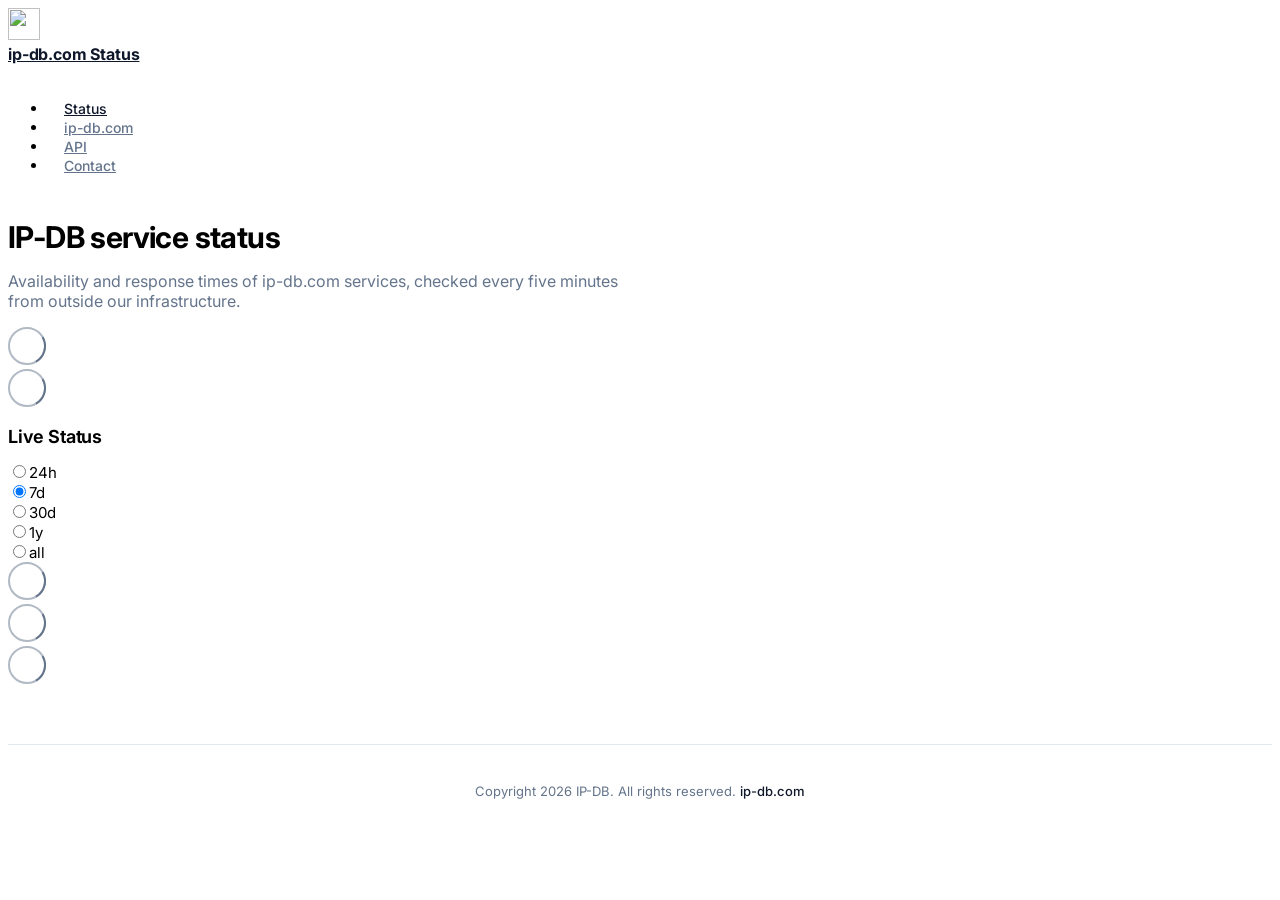
==== commit 88dbf428: "deploy: 426b2ea0abf4fb03b5523e05f75a5928d7daba7c" ====
--- a/index.html
+++ b/index.html
@@ -1,4 +1,4 @@
-<!DOCTYPE html> <html lang=en> <head> <meta charset=utf-8> <meta content="width=device-width,initial-scale=1" name=viewport> <meta content=#333333 name=theme-color> <base href=/ > <link href=manifest.json rel=manifest crossorigin=use-credentials> <script>__SAPPER__={baseUrl:"",preloaded:[void 0,{}]};if('serviceWorker' in navigator)navigator.serviceWorker.register('/service-worker.js');(function(){try{eval("async function x(){}");var main="/client/client.2db52aa5.js"}catch(e){main="/client/legacy/client.902abfd3.js"};var s=document.createElement("script");try{new Function("if(0)import('')")();s.src=main;s.type="module";s.crossOrigin="use-credentials";}catch(e){s.src="/client/shimport@2.0.5.js";s.setAttribute("data-main",main);}document.head.appendChild(s);}());</script> <link href=client/client-31a52aa5.css rel=stylesheet><link href=client/createOctokit-a85f76c7.css rel=stylesheet><link href=client/index-b0b6455a.css rel=stylesheet> <title>ip-db.com Status</title><link href=https://fonts.googleapis.com rel=preconnect> <link href=https://fonts.gstatic.com rel=preconnect crossorigin> <link href="https://fonts.googleapis.com/css2?family=Inter:wght@400;500;600;700&display=swap" rel=stylesheet> <style>html:root{--ip-bg:#f6f8fb;--ip-surface:#ffffff;--ip-border:#e2e8f0;--ip-text:#0f172a;--ip-muted:#64748b;--ip-accent:#2563eb;--ip-up:#16a34a;--ip-deg:#d97706;--ip-down:#dc2626;--ip-down-soft:#fef2f2;--ip-shadow:0 1px 2px rgba(15,23,42,.04),0 6px 18px rgba(15,23,42,.05);--ip-nav:rgba(255,255,255,.86)}@media (prefers-color-scheme:dark){html:root{--ip-bg:#070b13;--ip-surface:#10182a;--ip-border:rgba(255,255,255,.08);--ip-text:#e2e8f0;--ip-muted:#94a3b8;--ip-accent:#60a5fa;--ip-up:#22c55e;--ip-deg:#f59e0b;--ip-down:#f87171;--ip-down-soft:rgba(248,113,113,.10);--ip-shadow:0 1px 2px rgba(0,0,0,.35);--ip-nav:rgba(16,24,42,.86)}}html:root{--body-background-color:var(--ip-bg);--body-text-color:var(--ip-text);--card-background-color:var(--ip-surface);--nav-background-color:var(--ip-nav);--nav-border-bottom-color:var(--ip-border);--nav-current-border-bottom-color:var(--ip-accent);--card-border-color:var(--ip-border);--down-border-left-color:var(--ip-down);--down-background-color:var(--ip-down-soft);--degraded-border-left-color:var(--ip-deg);--up-border-left-color:var(--ip-up);--tag-color:#ffffff;--tag-up-background-color:var(--ip-up);--tag-down-background-color:var(--ip-down);--tag-degraded-background-color:var(--ip-deg);--change-background-color:var(--ip-deg);--error-button-border-color:var(--ip-accent);--error-button-background-color:var(--ip-accent);--error-button-color:#ffffff;--submit-button-border-color:var(--ip-accent);--submit-button-background-color:var(--ip-accent);--submit-button-color:#ffffff}body{font-family:Inter,-apple-system,BlinkMacSystemFont,"Segoe UI",Roboto,sans-serif;font-size:15px;-webkit-font-smoothing:antialiased;padding-bottom:0}.container{max-width:960px}nav{position:sticky;top:0;z-index:20;font-weight:500!important;margin-bottom:2.75rem!important;-webkit-backdrop-filter:saturate(1.4) blur(12px);backdrop-filter:saturate(1.4) blur(12px)}nav a{padding:1.15rem 1rem!important;font-size:14px;color:var(--ip-muted)}nav a:hover,nav a[aria-current]{color:var(--ip-text)}nav .logo{padding:.8rem 0!important;margin-right:1.5rem!important;font-size:16px;font-weight:700!important;letter-spacing:-.01em;color:var(--ip-text)!important}nav .logo img{width:32px;height:32px!important;margin-right:.65rem!important;border-radius:0!important}main header h1{font-size:30px;font-weight:700;letter-spacing:-.02em;margin-bottom:.4em}main header .lead{color:var(--ip-muted);font-size:16px;max-width:640px}h2{font-size:18px;font-weight:650;letter-spacing:-.01em}h3{font-size:12px;font-weight:600;letter-spacing:.06em;text-transform:uppercase;color:var(--ip-muted);opacity:1}h4{font-weight:600}article{border-radius:12px!important;box-shadow:var(--ip-shadow);padding:1.1rem 1.35rem!important}article.degraded,article.down,article.up{border-left-width:3px!important}article+article{margin-top:.65rem!important}article a{color:inherit}.tag{border-radius:999px!important;font-size:12px!important;font-weight:600;padding:.25rem .65rem!important;letter-spacing:.01em}main a{color:var(--ip-accent)}main article a,main h4 a{color:inherit}a.error-button{border-radius:10px!important}.loading svg{stroke:var(--ip-muted)}footer{margin-top:3.5rem;padding:1.6rem 0 2rem;border-top:1px solid var(--ip-border);color:var(--ip-muted);font-size:13px;text-align:center}footer a{color:var(--ip-text);text-decoration:none;font-weight:500}footer a:hover{text-decoration:underline}</style> <script>// If `prefers-color-scheme` is not supported, fall back to light mode.
+<!DOCTYPE html> <html lang=en> <head> <meta charset=utf-8> <meta content="width=device-width,initial-scale=1" name=viewport> <meta content=#333333 name=theme-color> <base href=/ > <link href=manifest.json rel=manifest crossorigin=use-credentials> <script>__SAPPER__={baseUrl:"",preloaded:[void 0,{}]};if('serviceWorker' in navigator)navigator.serviceWorker.register('/service-worker.js');(function(){try{eval("async function x(){}");var main="/client/client.b9854679.js"}catch(e){main="/client/legacy/client.01e29bb0.js"};var s=document.createElement("script");try{new Function("if(0)import('')")();s.src=main;s.type="module";s.crossOrigin="use-credentials";}catch(e){s.src="/client/shimport@2.0.5.js";s.setAttribute("data-main",main);}document.head.appendChild(s);}());</script> <link href=client/client-31a52aa5.css rel=stylesheet><link href=client/createOctokit-a85f76c7.css rel=stylesheet><link href=client/index-b0b6455a.css rel=stylesheet> <title>ip-db.com Status</title><link href=https://fonts.googleapis.com rel=preconnect> <link href=https://fonts.gstatic.com rel=preconnect crossorigin> <link href="https://fonts.googleapis.com/css2?family=Inter:wght@400;500;600;700&display=swap" rel=stylesheet> <style>html:root{--ip-bg:#f6f8fb;--ip-surface:#ffffff;--ip-border:#e2e8f0;--ip-text:#0f172a;--ip-muted:#64748b;--ip-accent:#2563eb;--ip-up:#16a34a;--ip-deg:#d97706;--ip-down:#dc2626;--ip-down-soft:#fef2f2;--ip-shadow:0 1px 2px rgba(15,23,42,.04),0 6px 18px rgba(15,23,42,.05);--ip-nav:rgba(255,255,255,.86)}@media (prefers-color-scheme:dark){html:root{--ip-bg:#070b13;--ip-surface:#10182a;--ip-border:rgba(255,255,255,.08);--ip-text:#e2e8f0;--ip-muted:#94a3b8;--ip-accent:#60a5fa;--ip-up:#22c55e;--ip-deg:#f59e0b;--ip-down:#f87171;--ip-down-soft:rgba(248,113,113,.10);--ip-shadow:0 1px 2px rgba(0,0,0,.35);--ip-nav:rgba(16,24,42,.86)}}html:root{--body-background-color:var(--ip-bg);--body-text-color:var(--ip-text);--card-background-color:var(--ip-surface);--nav-background-color:var(--ip-nav);--nav-border-bottom-color:var(--ip-border);--nav-current-border-bottom-color:var(--ip-accent);--card-border-color:var(--ip-border);--down-border-left-color:var(--ip-down);--down-background-color:var(--ip-down-soft);--degraded-border-left-color:var(--ip-deg);--up-border-left-color:var(--ip-up);--tag-color:#ffffff;--tag-up-background-color:var(--ip-up);--tag-down-background-color:var(--ip-down);--tag-degraded-background-color:var(--ip-deg);--change-background-color:var(--ip-deg);--error-button-border-color:var(--ip-accent);--error-button-background-color:var(--ip-accent);--error-button-color:#ffffff;--submit-button-border-color:var(--ip-accent);--submit-button-background-color:var(--ip-accent);--submit-button-color:#ffffff}body{font-family:Inter,-apple-system,BlinkMacSystemFont,"Segoe UI",Roboto,sans-serif;font-size:15px;-webkit-font-smoothing:antialiased;padding-bottom:0}.container{max-width:960px}nav{position:sticky;top:0;z-index:20;font-weight:500!important;margin-bottom:2.75rem!important;-webkit-backdrop-filter:saturate(1.4) blur(12px);backdrop-filter:saturate(1.4) blur(12px)}nav a{padding:1.15rem 1rem!important;font-size:14px;color:var(--ip-muted)}nav a:hover,nav a[aria-current]{color:var(--ip-text)}nav .logo{padding:.8rem 0!important;margin-right:1.5rem!important;font-size:16px;font-weight:700!important;letter-spacing:-.01em;color:var(--ip-text)!important}nav .logo img{width:32px;height:32px!important;margin-right:.65rem!important;border-radius:0!important}main header h1{font-size:30px;font-weight:700;letter-spacing:-.02em;margin-bottom:.4em}main header .lead{color:var(--ip-muted);font-size:16px;max-width:640px}h2{font-size:18px;font-weight:650;letter-spacing:-.01em}h3{font-size:12px;font-weight:600;letter-spacing:.06em;text-transform:uppercase;color:var(--ip-muted);opacity:1}h4{font-weight:600}article{border-radius:12px!important;box-shadow:var(--ip-shadow);padding:1.1rem 1.35rem!important}article.degraded,article.down,article.up{border-left-width:3px!important}article+article{margin-top:.65rem!important}article a{color:inherit}.tag{border-radius:999px!important;font-size:12px!important;font-weight:600;padding:.25rem .65rem!important;letter-spacing:.01em}main a{color:var(--ip-accent)}main article a,main h4 a{color:inherit}a.error-button{border-radius:10px!important}.loading svg{stroke:var(--ip-muted)}footer{margin-top:3.5rem;padding:1.6rem 0 2rem;border-top:1px solid var(--ip-border);color:var(--ip-muted);font-size:13px;text-align:center}footer a{color:var(--ip-text);text-decoration:none;font-weight:500}footer a:hover{text-decoration:underline}</style> <script>// If `prefers-color-scheme` is not supported, fall back to light mode.
       // In this case, light.css will be downloaded with `highest` priority.
       if (typeof window !== "undefined" && typeof document !== "undefined" && "matchMedia" in window && window.matchMedia('(prefers-color-scheme: dark)').media === 'not all') {
         document.documentElement.style.display = 'none';
@@ -6,7 +6,7 @@
           'beforeend',
           '<link rel="stylesheet" href={`${config.path}/themes/light.css`} onload="document.documentElement.style.display = \'\'">',
         );
-      } </script> <link href=https://status.ip-db.com/themes/light.css rel=stylesheet media=(prefers-color-scheme:light)> <link href=https://status.ip-db.com/themes/dark.css rel=stylesheet media=(prefers-color-scheme:dark)><link href=https://status.ip-db.com/global.css rel=stylesheet><link href=https://status.ip-db.com/favicon.png rel=icon type=image/svg><link href=https://status.ip-db.com/favicon.png rel=icon type=image/png> <link href=/client/client.2db52aa5.js rel=modulepreload as=script crossorigin=use-credentials><link href=/client/client-31a52aa5.css rel=preload as=style><link href=/client/index.ae8b0cbe.js rel=modulepreload as=script crossorigin=use-credentials><link href=/client/createOctokit.143561ff.js rel=modulepreload as=script crossorigin=use-credentials><link href=/client/inject_styles.803b7e80.js rel=modulepreload as=script crossorigin=use-credentials><link href=/client/createOctokit-a85f76c7.css rel=preload as=style><link href=/client/index-b0b6455a.css rel=preload as=style></head> <body> <div id=sapper> <nav class=svelte-a08hsz><div class="svelte-a08hsz container"><div><a href=https://status.ip-db.com class="svelte-a08hsz logo"><img alt="" class=svelte-a08hsz src=https://status.ip-db.com/logo.png> <div>ip-db.com Status</div></a></div> <ul class=svelte-a08hsz><li><a href=/ class=svelte-a08hsz target=_self aria-current=page>Status</a> <li><a href=https://ip-db.com class=svelte-a08hsz target=_self>ip-db.com</a> <li><a href=https://ip-db.com/en/api-docs class=svelte-a08hsz target=_self>API</a> <li><a href=https://ip-db.com/en/contact class=svelte-a08hsz target=_self>Contact</a> </li> </ul></div> </nav> <main class=container> <header class=svelte-ngkazm><h1><strong>IP-DB</strong> service status</h1> <p class="svelte-ngkazm lead">Availability and response times of ip-db.com services, checked every five minutes from outside our infrastructure.</header> <section class=svelte-8lnl4f><div class="svelte-68jxue loading"><svg class=svelte-68jxue height=38 stroke=#aaa width=38 xmlns=http://www.w3.org/2000/svg><g fill=none fill-rule=evenodd><g stroke-width=2 transform="translate(1 1)"><circle cx=18 cy=18 r=18 stroke-opacity=.5></circle><path d="M36 18c0-9.94-8.06-18-18-18"><animateTransform attributeName=transform dur=1s from="0 18 18" repeatCount=indefinite to="360 18 18" type=rotate></animateTransform></path></g></g></svg></div> </section> <section class=svelte-8lnl4f><div class="svelte-68jxue loading"><svg class=svelte-68jxue height=38 stroke=#aaa width=38 xmlns=http://www.w3.org/2000/svg><g fill=none fill-rule=evenodd><g stroke-width=2 transform="translate(1 1)"><circle cx=18 cy=18 r=18 stroke-opacity=.5></circle><path d="M36 18c0-9.94-8.06-18-18-18"><animateTransform attributeName=transform dur=1s from="0 18 18" repeatCount=indefinite to="360 18 18" type=rotate></animateTransform></path></g></g></svg></div> </section> <div class="svelte-fqsq6s f changed"><h2>Live Status</h2> <form class="svelte-fqsq6s f r"><div><input class=svelte-fqsq6s id=data_day name=d type=radio value=day><label class=svelte-fqsq6s for=data_day>24h</label></div> <div><input class=svelte-fqsq6s id=data_week name=d type=radio value=week checked><label class=svelte-fqsq6s for=data_week>7d</label></div> <div><input class=svelte-fqsq6s id=data_month name=d type=radio value=month><label class=svelte-fqsq6s for=data_month>30d</label></div> <div><input class=svelte-fqsq6s id=data_year name=d type=radio value=year><label class=svelte-fqsq6s for=data_year>1y</label></div> <div><input class=svelte-fqsq6s id=data_all name=d type=radio value=all><label class=svelte-fqsq6s for=data_all>all</label></div></form></div> <section class="svelte-fqsq6s live-status"><div class="svelte-68jxue loading"><svg class=svelte-68jxue height=38 stroke=#aaa width=38 xmlns=http://www.w3.org/2000/svg><g fill=none fill-rule=evenodd><g stroke-width=2 transform="translate(1 1)"><circle cx=18 cy=18 r=18 stroke-opacity=.5></circle><path d="M36 18c0-9.94-8.06-18-18-18"><animateTransform attributeName=transform dur=1s from="0 18 18" repeatCount=indefinite to="360 18 18" type=rotate></animateTransform></path></g></g></svg></div> </section> <section><div class="svelte-68jxue loading"><svg class=svelte-68jxue height=38 stroke=#aaa width=38 xmlns=http://www.w3.org/2000/svg><g fill=none fill-rule=evenodd><g stroke-width=2 transform="translate(1 1)"><circle cx=18 cy=18 r=18 stroke-opacity=.5></circle><path d="M36 18c0-9.94-8.06-18-18-18"><animateTransform attributeName=transform dur=1s from="0 18 18" repeatCount=indefinite to="360 18 18" type=rotate></animateTransform></path></g></g></svg></div> </section> <section><div class="svelte-68jxue loading"><svg class=svelte-68jxue height=38 stroke=#aaa width=38 xmlns=http://www.w3.org/2000/svg><g fill=none fill-rule=evenodd><g stroke-width=2 transform="translate(1 1)"><circle cx=18 cy=18 r=18 stroke-opacity=.5></circle><path d="M36 18c0-9.94-8.06-18-18-18"><animateTransform attributeName=transform dur=1s from="0 18 18" repeatCount=indefinite to="360 18 18" type=rotate></animateTransform></path></g></g></svg></div></section></main> <footer class=svelte-jbr799><p>Copyright 2026 IP-DB. All rights reserved. <a href=https://ip-db.com>ip-db.com</a></p> </footer></div> <script> try {
+      } </script> <link href=https://status.ip-db.com/themes/light.css rel=stylesheet media=(prefers-color-scheme:light)> <link href=https://status.ip-db.com/themes/dark.css rel=stylesheet media=(prefers-color-scheme:dark)><link href=https://status.ip-db.com/global.css rel=stylesheet><link href=https://status.ip-db.com/favicon.png rel=icon type=image/svg><link href=https://status.ip-db.com/favicon.png rel=icon type=image/png> <link href=/client/client.b9854679.js rel=modulepreload as=script crossorigin=use-credentials><link href=/client/client-31a52aa5.css rel=preload as=style><link href=/client/index.90e249c2.js rel=modulepreload as=script crossorigin=use-credentials><link href=/client/createOctokit.63c93d19.js rel=modulepreload as=script crossorigin=use-credentials><link href=/client/inject_styles.803b7e80.js rel=modulepreload as=script crossorigin=use-credentials><link href=/client/createOctokit-a85f76c7.css rel=preload as=style><link href=/client/index-b0b6455a.css rel=preload as=style></head> <body> <div id=sapper> <nav class=svelte-a08hsz><div class="svelte-a08hsz container"><div><a href=https://status.ip-db.com class="svelte-a08hsz logo"><img alt="" class=svelte-a08hsz src=https://status.ip-db.com/logo.png> <div>ip-db.com Status</div></a></div> <ul class=svelte-a08hsz><li><a href=/ class=svelte-a08hsz target=_self aria-current=page>Status</a> <li><a href=https://ip-db.com class=svelte-a08hsz target=_self>ip-db.com</a> <li><a href=https://ip-db.com/en/api-docs class=svelte-a08hsz target=_self>API</a> <li><a href=https://ip-db.com/en/contact class=svelte-a08hsz target=_self>Contact</a> </li> </ul></div> </nav> <main class=container> <header class=svelte-ngkazm><h1><strong>IP-DB</strong> service status</h1> <p class="svelte-ngkazm lead">Availability and response times of ip-db.com services, checked every five minutes from outside our infrastructure.</header> <section class=svelte-8lnl4f><div class="svelte-68jxue loading"><svg class=svelte-68jxue height=38 stroke=#aaa width=38 xmlns=http://www.w3.org/2000/svg><g fill=none fill-rule=evenodd><g stroke-width=2 transform="translate(1 1)"><circle cx=18 cy=18 r=18 stroke-opacity=.5></circle><path d="M36 18c0-9.94-8.06-18-18-18"><animateTransform attributeName=transform dur=1s from="0 18 18" repeatCount=indefinite to="360 18 18" type=rotate></animateTransform></path></g></g></svg></div> </section> <section class=svelte-8lnl4f><div class="svelte-68jxue loading"><svg class=svelte-68jxue height=38 stroke=#aaa width=38 xmlns=http://www.w3.org/2000/svg><g fill=none fill-rule=evenodd><g stroke-width=2 transform="translate(1 1)"><circle cx=18 cy=18 r=18 stroke-opacity=.5></circle><path d="M36 18c0-9.94-8.06-18-18-18"><animateTransform attributeName=transform dur=1s from="0 18 18" repeatCount=indefinite to="360 18 18" type=rotate></animateTransform></path></g></g></svg></div> </section> <div class="svelte-fqsq6s f changed"><h2>Live Status</h2> <form class="svelte-fqsq6s f r"><div><input class=svelte-fqsq6s id=data_day name=d type=radio value=day><label class=svelte-fqsq6s for=data_day>24h</label></div> <div><input class=svelte-fqsq6s id=data_week name=d type=radio value=week checked><label class=svelte-fqsq6s for=data_week>7d</label></div> <div><input class=svelte-fqsq6s id=data_month name=d type=radio value=month><label class=svelte-fqsq6s for=data_month>30d</label></div> <div><input class=svelte-fqsq6s id=data_year name=d type=radio value=year><label class=svelte-fqsq6s for=data_year>1y</label></div> <div><input class=svelte-fqsq6s id=data_all name=d type=radio value=all><label class=svelte-fqsq6s for=data_all>all</label></div></form></div> <section class="svelte-fqsq6s live-status"><div class="svelte-68jxue loading"><svg class=svelte-68jxue height=38 stroke=#aaa width=38 xmlns=http://www.w3.org/2000/svg><g fill=none fill-rule=evenodd><g stroke-width=2 transform="translate(1 1)"><circle cx=18 cy=18 r=18 stroke-opacity=.5></circle><path d="M36 18c0-9.94-8.06-18-18-18"><animateTransform attributeName=transform dur=1s from="0 18 18" repeatCount=indefinite to="360 18 18" type=rotate></animateTransform></path></g></g></svg></div> </section> <section><div class="svelte-68jxue loading"><svg class=svelte-68jxue height=38 stroke=#aaa width=38 xmlns=http://www.w3.org/2000/svg><g fill=none fill-rule=evenodd><g stroke-width=2 transform="translate(1 1)"><circle cx=18 cy=18 r=18 stroke-opacity=.5></circle><path d="M36 18c0-9.94-8.06-18-18-18"><animateTransform attributeName=transform dur=1s from="0 18 18" repeatCount=indefinite to="360 18 18" type=rotate></animateTransform></path></g></g></svg></div> </section> <section><div class="svelte-68jxue loading"><svg class=svelte-68jxue height=38 stroke=#aaa width=38 xmlns=http://www.w3.org/2000/svg><g fill=none fill-rule=evenodd><g stroke-width=2 transform="translate(1 1)"><circle cx=18 cy=18 r=18 stroke-opacity=.5></circle><path d="M36 18c0-9.94-8.06-18-18-18"><animateTransform attributeName=transform dur=1s from="0 18 18" repeatCount=indefinite to="360 18 18" type=rotate></animateTransform></path></g></g></svg></div></section></main> <footer class=svelte-jbr799><p>Copyright 2026 IP-DB. All rights reserved. <a href=https://ip-db.com>ip-db.com</a></p> </footer></div> <script> try {
         if (typeof window !== "undefined" && window.navigator && navigator.serviceWorker) {
           navigator.serviceWorker.getRegistrations().then(function (registrations) {
             for (let registration of registrations) {
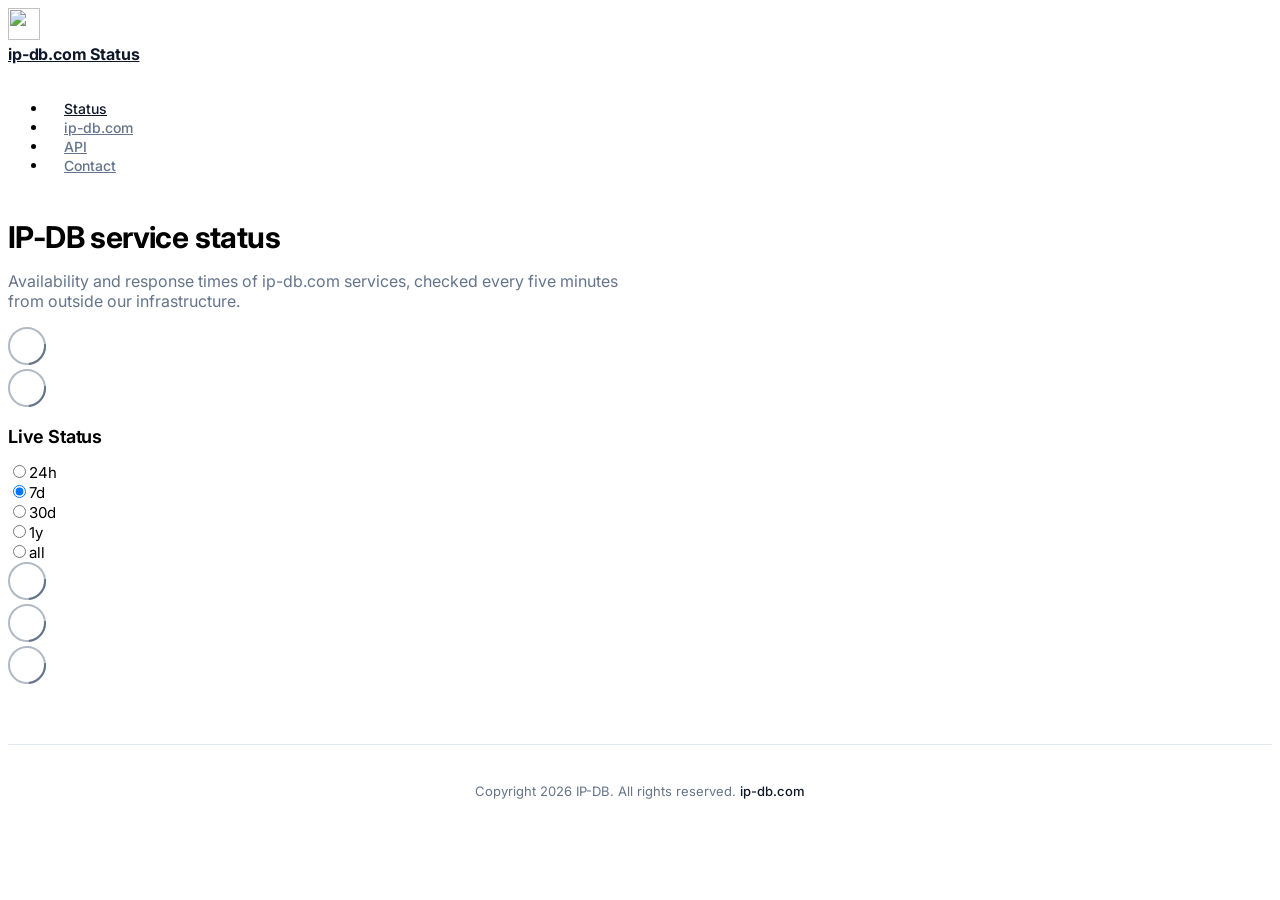
==== commit 209c3a77: "deploy: b38cfd646e89f747aa67bb248d79b25782b664bc" ====
--- a/index.html
+++ b/index.html
@@ -1,4 +1,4 @@
-<!DOCTYPE html> <html lang=en> <head> <meta charset=utf-8> <meta content="width=device-width,initial-scale=1" name=viewport> <meta content=#333333 name=theme-color> <base href=/ > <link href=manifest.json rel=manifest crossorigin=use-credentials> <script>__SAPPER__={baseUrl:"",preloaded:[void 0,{}]};if('serviceWorker' in navigator)navigator.serviceWorker.register('/service-worker.js');(function(){try{eval("async function x(){}");var main="/client/client.b9854679.js"}catch(e){main="/client/legacy/client.01e29bb0.js"};var s=document.createElement("script");try{new Function("if(0)import('')")();s.src=main;s.type="module";s.crossOrigin="use-credentials";}catch(e){s.src="/client/shimport@2.0.5.js";s.setAttribute("data-main",main);}document.head.appendChild(s);}());</script> <link href=client/client-31a52aa5.css rel=stylesheet><link href=client/createOctokit-a85f76c7.css rel=stylesheet><link href=client/index-b0b6455a.css rel=stylesheet> <title>ip-db.com Status</title><link href=https://fonts.googleapis.com rel=preconnect> <link href=https://fonts.gstatic.com rel=preconnect crossorigin> <link href="https://fonts.googleapis.com/css2?family=Inter:wght@400;500;600;700&display=swap" rel=stylesheet> <style>html:root{--ip-bg:#f6f8fb;--ip-surface:#ffffff;--ip-border:#e2e8f0;--ip-text:#0f172a;--ip-muted:#64748b;--ip-accent:#2563eb;--ip-up:#16a34a;--ip-deg:#d97706;--ip-down:#dc2626;--ip-down-soft:#fef2f2;--ip-shadow:0 1px 2px rgba(15,23,42,.04),0 6px 18px rgba(15,23,42,.05);--ip-nav:rgba(255,255,255,.86)}@media (prefers-color-scheme:dark){html:root{--ip-bg:#070b13;--ip-surface:#10182a;--ip-border:rgba(255,255,255,.08);--ip-text:#e2e8f0;--ip-muted:#94a3b8;--ip-accent:#60a5fa;--ip-up:#22c55e;--ip-deg:#f59e0b;--ip-down:#f87171;--ip-down-soft:rgba(248,113,113,.10);--ip-shadow:0 1px 2px rgba(0,0,0,.35);--ip-nav:rgba(16,24,42,.86)}}html:root{--body-background-color:var(--ip-bg);--body-text-color:var(--ip-text);--card-background-color:var(--ip-surface);--nav-background-color:var(--ip-nav);--nav-border-bottom-color:var(--ip-border);--nav-current-border-bottom-color:var(--ip-accent);--card-border-color:var(--ip-border);--down-border-left-color:var(--ip-down);--down-background-color:var(--ip-down-soft);--degraded-border-left-color:var(--ip-deg);--up-border-left-color:var(--ip-up);--tag-color:#ffffff;--tag-up-background-color:var(--ip-up);--tag-down-background-color:var(--ip-down);--tag-degraded-background-color:var(--ip-deg);--change-background-color:var(--ip-deg);--error-button-border-color:var(--ip-accent);--error-button-background-color:var(--ip-accent);--error-button-color:#ffffff;--submit-button-border-color:var(--ip-accent);--submit-button-background-color:var(--ip-accent);--submit-button-color:#ffffff}body{font-family:Inter,-apple-system,BlinkMacSystemFont,"Segoe UI",Roboto,sans-serif;font-size:15px;-webkit-font-smoothing:antialiased;padding-bottom:0}.container{max-width:960px}nav{position:sticky;top:0;z-index:20;font-weight:500!important;margin-bottom:2.75rem!important;-webkit-backdrop-filter:saturate(1.4) blur(12px);backdrop-filter:saturate(1.4) blur(12px)}nav a{padding:1.15rem 1rem!important;font-size:14px;color:var(--ip-muted)}nav a:hover,nav a[aria-current]{color:var(--ip-text)}nav .logo{padding:.8rem 0!important;margin-right:1.5rem!important;font-size:16px;font-weight:700!important;letter-spacing:-.01em;color:var(--ip-text)!important}nav .logo img{width:32px;height:32px!important;margin-right:.65rem!important;border-radius:0!important}main header h1{font-size:30px;font-weight:700;letter-spacing:-.02em;margin-bottom:.4em}main header .lead{color:var(--ip-muted);font-size:16px;max-width:640px}h2{font-size:18px;font-weight:650;letter-spacing:-.01em}h3{font-size:12px;font-weight:600;letter-spacing:.06em;text-transform:uppercase;color:var(--ip-muted);opacity:1}h4{font-weight:600}article{border-radius:12px!important;box-shadow:var(--ip-shadow);padding:1.1rem 1.35rem!important}article.degraded,article.down,article.up{border-left-width:3px!important}article+article{margin-top:.65rem!important}article a{color:inherit}.tag{border-radius:999px!important;font-size:12px!important;font-weight:600;padding:.25rem .65rem!important;letter-spacing:.01em}main a{color:var(--ip-accent)}main article a,main h4 a{color:inherit}a.error-button{border-radius:10px!important}.loading svg{stroke:var(--ip-muted)}footer{margin-top:3.5rem;padding:1.6rem 0 2rem;border-top:1px solid var(--ip-border);color:var(--ip-muted);font-size:13px;text-align:center}footer a{color:var(--ip-text);text-decoration:none;font-weight:500}footer a:hover{text-decoration:underline}</style> <script>// If `prefers-color-scheme` is not supported, fall back to light mode.
+<!DOCTYPE html> <html lang=en> <head> <meta charset=utf-8> <meta content="width=device-width,initial-scale=1" name=viewport> <meta content=#333333 name=theme-color> <base href=/ > <link href=manifest.json rel=manifest crossorigin=use-credentials> <script>__SAPPER__={baseUrl:"",preloaded:[void 0,{}]};if('serviceWorker' in navigator)navigator.serviceWorker.register('/service-worker.js');(function(){try{eval("async function x(){}");var main="/client/client.1c3362c7.js"}catch(e){main="/client/legacy/client.09dc183c.js"};var s=document.createElement("script");try{new Function("if(0)import('')")();s.src=main;s.type="module";s.crossOrigin="use-credentials";}catch(e){s.src="/client/shimport@2.0.5.js";s.setAttribute("data-main",main);}document.head.appendChild(s);}());</script> <link href=client/client-31a52aa5.css rel=stylesheet><link href=client/createOctokit-a85f76c7.css rel=stylesheet><link href=client/index-b0b6455a.css rel=stylesheet> <title>ip-db.com Status</title><link href=https://fonts.googleapis.com rel=preconnect> <link href=https://fonts.gstatic.com rel=preconnect crossorigin> <link href="https://fonts.googleapis.com/css2?family=Inter:wght@400;500;600;700&display=swap" rel=stylesheet> <style>html:root{--ip-bg:#f6f8fb;--ip-surface:#ffffff;--ip-border:#e2e8f0;--ip-text:#0f172a;--ip-muted:#64748b;--ip-accent:#2563eb;--ip-up:#16a34a;--ip-deg:#d97706;--ip-down:#dc2626;--ip-down-soft:#fef2f2;--ip-shadow:0 1px 2px rgba(15,23,42,.04),0 6px 18px rgba(15,23,42,.05);--ip-nav:rgba(255,255,255,.86)}@media (prefers-color-scheme:dark){html:root{--ip-bg:#070b13;--ip-surface:#10182a;--ip-border:rgba(255,255,255,.08);--ip-text:#e2e8f0;--ip-muted:#94a3b8;--ip-accent:#60a5fa;--ip-up:#22c55e;--ip-deg:#f59e0b;--ip-down:#f87171;--ip-down-soft:rgba(248,113,113,.10);--ip-shadow:0 1px 2px rgba(0,0,0,.35);--ip-nav:rgba(16,24,42,.86)}}html:root{--body-background-color:var(--ip-bg);--body-text-color:var(--ip-text);--card-background-color:var(--ip-surface);--nav-background-color:var(--ip-nav);--nav-border-bottom-color:var(--ip-border);--nav-current-border-bottom-color:var(--ip-accent);--card-border-color:var(--ip-border);--down-border-left-color:var(--ip-down);--down-background-color:var(--ip-down-soft);--degraded-border-left-color:var(--ip-deg);--up-border-left-color:var(--ip-up);--tag-color:#ffffff;--tag-up-background-color:var(--ip-up);--tag-down-background-color:var(--ip-down);--tag-degraded-background-color:var(--ip-deg);--change-background-color:var(--ip-deg);--error-button-border-color:var(--ip-accent);--error-button-background-color:var(--ip-accent);--error-button-color:#ffffff;--submit-button-border-color:var(--ip-accent);--submit-button-background-color:var(--ip-accent);--submit-button-color:#ffffff}body{font-family:Inter,-apple-system,BlinkMacSystemFont,"Segoe UI",Roboto,sans-serif;font-size:15px;-webkit-font-smoothing:antialiased;padding-bottom:0}.container{max-width:960px}nav{position:sticky;top:0;z-index:20;font-weight:500!important;margin-bottom:2.75rem!important;-webkit-backdrop-filter:saturate(1.4) blur(12px);backdrop-filter:saturate(1.4) blur(12px)}nav a{padding:1.15rem 1rem!important;font-size:14px;color:var(--ip-muted)}nav a:hover,nav a[aria-current]{color:var(--ip-text)}nav .logo{padding:.8rem 0!important;margin-right:1.5rem!important;font-size:16px;font-weight:700!important;letter-spacing:-.01em;color:var(--ip-text)!important}nav .logo img{width:32px;height:32px!important;margin-right:.65rem!important;border-radius:0!important}main header h1{font-size:30px;font-weight:700;letter-spacing:-.02em;margin-bottom:.4em}main header .lead{color:var(--ip-muted);font-size:16px;max-width:640px}h2{font-size:18px;font-weight:650;letter-spacing:-.01em}h3{font-size:12px;font-weight:600;letter-spacing:.06em;text-transform:uppercase;color:var(--ip-muted);opacity:1}h4{font-weight:600}article{border-radius:12px!important;box-shadow:var(--ip-shadow);padding:1.1rem 1.35rem!important}article.degraded,article.down,article.up{border-left-width:3px!important}article+article{margin-top:.65rem!important}article a{color:inherit}.tag{border-radius:999px!important;font-size:12px!important;font-weight:600;padding:.25rem .65rem!important;letter-spacing:.01em}main a{color:var(--ip-accent)}main article a,main h4 a{color:inherit}a.error-button{border-radius:10px!important}.loading svg{stroke:var(--ip-muted)}footer{margin-top:3.5rem;padding:1.6rem 0 2rem;border-top:1px solid var(--ip-border);color:var(--ip-muted);font-size:13px;text-align:center}footer a{color:var(--ip-text);text-decoration:none;font-weight:500}footer a:hover{text-decoration:underline}</style> <script>// If `prefers-color-scheme` is not supported, fall back to light mode.
       // In this case, light.css will be downloaded with `highest` priority.
       if (typeof window !== "undefined" && typeof document !== "undefined" && "matchMedia" in window && window.matchMedia('(prefers-color-scheme: dark)').media === 'not all') {
         document.documentElement.style.display = 'none';
@@ -6,7 +6,7 @@
           'beforeend',
           '<link rel="stylesheet" href={`${config.path}/themes/light.css`} onload="document.documentElement.style.display = \'\'">',
         );
-      } </script> <link href=https://status.ip-db.com/themes/light.css rel=stylesheet media=(prefers-color-scheme:light)> <link href=https://status.ip-db.com/themes/dark.css rel=stylesheet media=(prefers-color-scheme:dark)><link href=https://status.ip-db.com/global.css rel=stylesheet><link href=https://status.ip-db.com/favicon.png rel=icon type=image/svg><link href=https://status.ip-db.com/favicon.png rel=icon type=image/png> <link href=/client/client.b9854679.js rel=modulepreload as=script crossorigin=use-credentials><link href=/client/client-31a52aa5.css rel=preload as=style><link href=/client/index.90e249c2.js rel=modulepreload as=script crossorigin=use-credentials><link href=/client/createOctokit.63c93d19.js rel=modulepreload as=script crossorigin=use-credentials><link href=/client/inject_styles.803b7e80.js rel=modulepreload as=script crossorigin=use-credentials><link href=/client/createOctokit-a85f76c7.css rel=preload as=style><link href=/client/index-b0b6455a.css rel=preload as=style></head> <body> <div id=sapper> <nav class=svelte-a08hsz><div class="svelte-a08hsz container"><div><a href=https://status.ip-db.com class="svelte-a08hsz logo"><img alt="" class=svelte-a08hsz src=https://status.ip-db.com/logo.png> <div>ip-db.com Status</div></a></div> <ul class=svelte-a08hsz><li><a href=/ class=svelte-a08hsz target=_self aria-current=page>Status</a> <li><a href=https://ip-db.com class=svelte-a08hsz target=_self>ip-db.com</a> <li><a href=https://ip-db.com/en/api-docs class=svelte-a08hsz target=_self>API</a> <li><a href=https://ip-db.com/en/contact class=svelte-a08hsz target=_self>Contact</a> </li> </ul></div> </nav> <main class=container> <header class=svelte-ngkazm><h1><strong>IP-DB</strong> service status</h1> <p class="svelte-ngkazm lead">Availability and response times of ip-db.com services, checked every five minutes from outside our infrastructure.</header> <section class=svelte-8lnl4f><div class="svelte-68jxue loading"><svg class=svelte-68jxue height=38 stroke=#aaa width=38 xmlns=http://www.w3.org/2000/svg><g fill=none fill-rule=evenodd><g stroke-width=2 transform="translate(1 1)"><circle cx=18 cy=18 r=18 stroke-opacity=.5></circle><path d="M36 18c0-9.94-8.06-18-18-18"><animateTransform attributeName=transform dur=1s from="0 18 18" repeatCount=indefinite to="360 18 18" type=rotate></animateTransform></path></g></g></svg></div> </section> <section class=svelte-8lnl4f><div class="svelte-68jxue loading"><svg class=svelte-68jxue height=38 stroke=#aaa width=38 xmlns=http://www.w3.org/2000/svg><g fill=none fill-rule=evenodd><g stroke-width=2 transform="translate(1 1)"><circle cx=18 cy=18 r=18 stroke-opacity=.5></circle><path d="M36 18c0-9.94-8.06-18-18-18"><animateTransform attributeName=transform dur=1s from="0 18 18" repeatCount=indefinite to="360 18 18" type=rotate></animateTransform></path></g></g></svg></div> </section> <div class="svelte-fqsq6s f changed"><h2>Live Status</h2> <form class="svelte-fqsq6s f r"><div><input class=svelte-fqsq6s id=data_day name=d type=radio value=day><label class=svelte-fqsq6s for=data_day>24h</label></div> <div><input class=svelte-fqsq6s id=data_week name=d type=radio value=week checked><label class=svelte-fqsq6s for=data_week>7d</label></div> <div><input class=svelte-fqsq6s id=data_month name=d type=radio value=month><label class=svelte-fqsq6s for=data_month>30d</label></div> <div><input class=svelte-fqsq6s id=data_year name=d type=radio value=year><label class=svelte-fqsq6s for=data_year>1y</label></div> <div><input class=svelte-fqsq6s id=data_all name=d type=radio value=all><label class=svelte-fqsq6s for=data_all>all</label></div></form></div> <section class="svelte-fqsq6s live-status"><div class="svelte-68jxue loading"><svg class=svelte-68jxue height=38 stroke=#aaa width=38 xmlns=http://www.w3.org/2000/svg><g fill=none fill-rule=evenodd><g stroke-width=2 transform="translate(1 1)"><circle cx=18 cy=18 r=18 stroke-opacity=.5></circle><path d="M36 18c0-9.94-8.06-18-18-18"><animateTransform attributeName=transform dur=1s from="0 18 18" repeatCount=indefinite to="360 18 18" type=rotate></animateTransform></path></g></g></svg></div> </section> <section><div class="svelte-68jxue loading"><svg class=svelte-68jxue height=38 stroke=#aaa width=38 xmlns=http://www.w3.org/2000/svg><g fill=none fill-rule=evenodd><g stroke-width=2 transform="translate(1 1)"><circle cx=18 cy=18 r=18 stroke-opacity=.5></circle><path d="M36 18c0-9.94-8.06-18-18-18"><animateTransform attributeName=transform dur=1s from="0 18 18" repeatCount=indefinite to="360 18 18" type=rotate></animateTransform></path></g></g></svg></div> </section> <section><div class="svelte-68jxue loading"><svg class=svelte-68jxue height=38 stroke=#aaa width=38 xmlns=http://www.w3.org/2000/svg><g fill=none fill-rule=evenodd><g stroke-width=2 transform="translate(1 1)"><circle cx=18 cy=18 r=18 stroke-opacity=.5></circle><path d="M36 18c0-9.94-8.06-18-18-18"><animateTransform attributeName=transform dur=1s from="0 18 18" repeatCount=indefinite to="360 18 18" type=rotate></animateTransform></path></g></g></svg></div></section></main> <footer class=svelte-jbr799><p>Copyright 2026 IP-DB. All rights reserved. <a href=https://ip-db.com>ip-db.com</a></p> </footer></div> <script> try {
+      } </script> <link href=https://status.ip-db.com/themes/light.css rel=stylesheet media=(prefers-color-scheme:light)> <link href=https://status.ip-db.com/themes/dark.css rel=stylesheet media=(prefers-color-scheme:dark)><link href=https://status.ip-db.com/global.css rel=stylesheet><link href=https://status.ip-db.com/favicon.png rel=icon type=image/svg><link href=https://status.ip-db.com/favicon.png rel=icon type=image/png> <link href=/client/client.1c3362c7.js rel=modulepreload as=script crossorigin=use-credentials><link href=/client/client-31a52aa5.css rel=preload as=style><link href=/client/index.b548a706.js rel=modulepreload as=script crossorigin=use-credentials><link href=/client/createOctokit.e9f535a4.js rel=modulepreload as=script crossorigin=use-credentials><link href=/client/inject_styles.803b7e80.js rel=modulepreload as=script crossorigin=use-credentials><link href=/client/createOctokit-a85f76c7.css rel=preload as=style><link href=/client/index-b0b6455a.css rel=preload as=style></head> <body> <div id=sapper> <nav class=svelte-a08hsz><div class="svelte-a08hsz container"><div><a href=https://status.ip-db.com class="svelte-a08hsz logo"><img alt="" class=svelte-a08hsz src=https://status.ip-db.com/logo.png> <div>ip-db.com Status</div></a></div> <ul class=svelte-a08hsz><li><a href=/ class=svelte-a08hsz target=_self aria-current=page>Status</a> <li><a href=https://ip-db.com class=svelte-a08hsz target=_self>ip-db.com</a> <li><a href=https://ip-db.com/en/api-docs class=svelte-a08hsz target=_self>API</a> <li><a href=https://ip-db.com/en/contact class=svelte-a08hsz target=_self>Contact</a> </li> </ul></div> </nav> <main class=container> <header class=svelte-ngkazm><h1><strong>IP-DB</strong> service status</h1> <p class="svelte-ngkazm lead">Availability and response times of ip-db.com services, checked every five minutes from outside our infrastructure.</header> <section class=svelte-8lnl4f><div class="svelte-68jxue loading"><svg class=svelte-68jxue height=38 stroke=#aaa width=38 xmlns=http://www.w3.org/2000/svg><g fill=none fill-rule=evenodd><g stroke-width=2 transform="translate(1 1)"><circle cx=18 cy=18 r=18 stroke-opacity=.5></circle><path d="M36 18c0-9.94-8.06-18-18-18"><animateTransform attributeName=transform dur=1s from="0 18 18" repeatCount=indefinite to="360 18 18" type=rotate></animateTransform></path></g></g></svg></div> </section> <section class=svelte-8lnl4f><div class="svelte-68jxue loading"><svg class=svelte-68jxue height=38 stroke=#aaa width=38 xmlns=http://www.w3.org/2000/svg><g fill=none fill-rule=evenodd><g stroke-width=2 transform="translate(1 1)"><circle cx=18 cy=18 r=18 stroke-opacity=.5></circle><path d="M36 18c0-9.94-8.06-18-18-18"><animateTransform attributeName=transform dur=1s from="0 18 18" repeatCount=indefinite to="360 18 18" type=rotate></animateTransform></path></g></g></svg></div> </section> <div class="svelte-fqsq6s f changed"><h2>Live Status</h2> <form class="svelte-fqsq6s f r"><div><input class=svelte-fqsq6s id=data_day name=d type=radio value=day><label class=svelte-fqsq6s for=data_day>24h</label></div> <div><input class=svelte-fqsq6s id=data_week name=d type=radio value=week checked><label class=svelte-fqsq6s for=data_week>7d</label></div> <div><input class=svelte-fqsq6s id=data_month name=d type=radio value=month><label class=svelte-fqsq6s for=data_month>30d</label></div> <div><input class=svelte-fqsq6s id=data_year name=d type=radio value=year><label class=svelte-fqsq6s for=data_year>1y</label></div> <div><input class=svelte-fqsq6s id=data_all name=d type=radio value=all><label class=svelte-fqsq6s for=data_all>all</label></div></form></div> <section class="svelte-fqsq6s live-status"><div class="svelte-68jxue loading"><svg class=svelte-68jxue height=38 stroke=#aaa width=38 xmlns=http://www.w3.org/2000/svg><g fill=none fill-rule=evenodd><g stroke-width=2 transform="translate(1 1)"><circle cx=18 cy=18 r=18 stroke-opacity=.5></circle><path d="M36 18c0-9.94-8.06-18-18-18"><animateTransform attributeName=transform dur=1s from="0 18 18" repeatCount=indefinite to="360 18 18" type=rotate></animateTransform></path></g></g></svg></div> </section> <section><div class="svelte-68jxue loading"><svg class=svelte-68jxue height=38 stroke=#aaa width=38 xmlns=http://www.w3.org/2000/svg><g fill=none fill-rule=evenodd><g stroke-width=2 transform="translate(1 1)"><circle cx=18 cy=18 r=18 stroke-opacity=.5></circle><path d="M36 18c0-9.94-8.06-18-18-18"><animateTransform attributeName=transform dur=1s from="0 18 18" repeatCount=indefinite to="360 18 18" type=rotate></animateTransform></path></g></g></svg></div> </section> <section><div class="svelte-68jxue loading"><svg class=svelte-68jxue height=38 stroke=#aaa width=38 xmlns=http://www.w3.org/2000/svg><g fill=none fill-rule=evenodd><g stroke-width=2 transform="translate(1 1)"><circle cx=18 cy=18 r=18 stroke-opacity=.5></circle><path d="M36 18c0-9.94-8.06-18-18-18"><animateTransform attributeName=transform dur=1s from="0 18 18" repeatCount=indefinite to="360 18 18" type=rotate></animateTransform></path></g></g></svg></div></section></main> <footer class=svelte-jbr799><p>Copyright 2026 IP-DB. All rights reserved. <a href=https://ip-db.com>ip-db.com</a></p> </footer></div> <script> try {
         if (typeof window !== "undefined" && window.navigator && navigator.serviceWorker) {
           navigator.serviceWorker.getRegistrations().then(function (registrations) {
             for (let registration of registrations) {
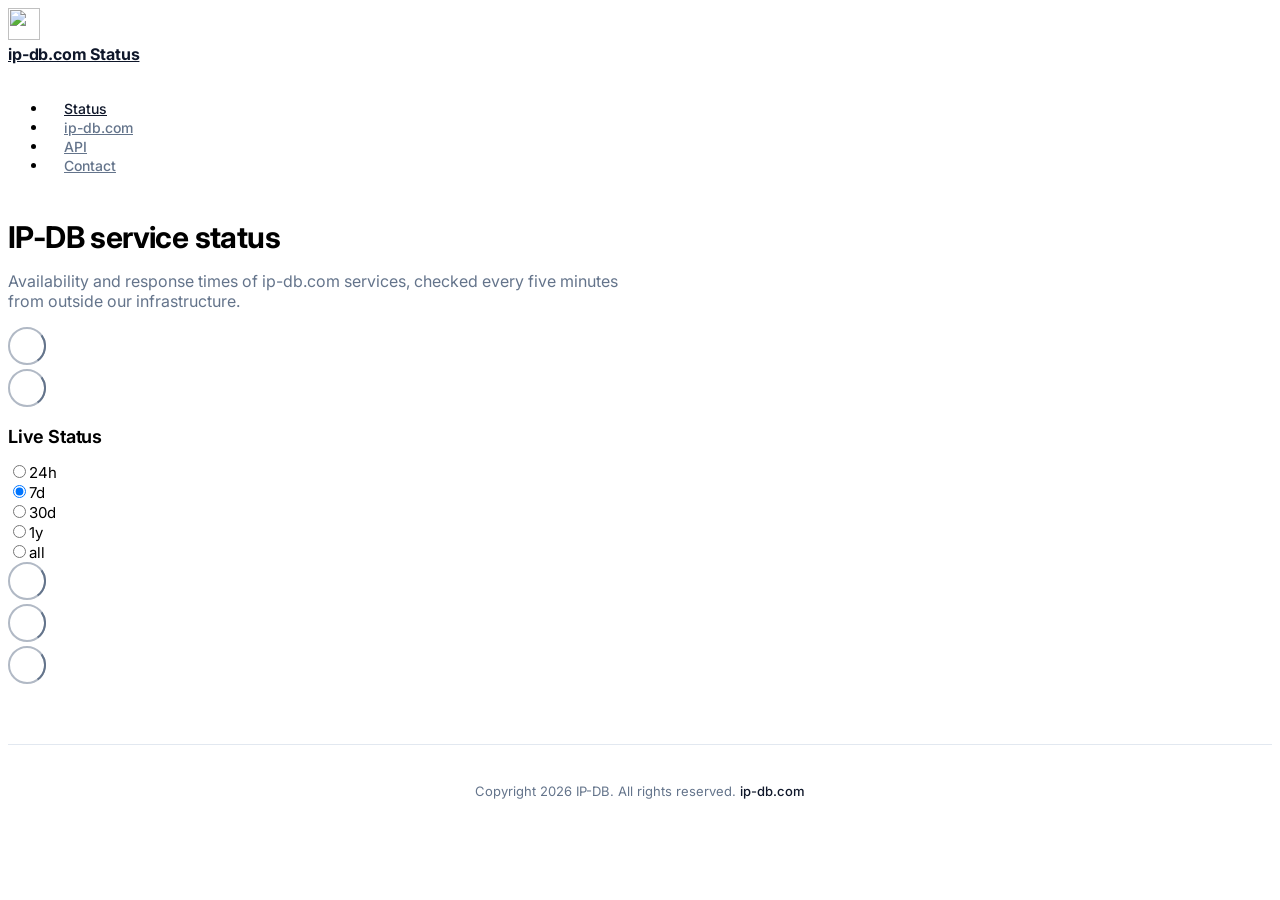
==== commit 13b63965: "deploy: 73c6054ea4f283e9028300ffdcdb2b22e4c3cb6f" ====
--- a/index.html
+++ b/index.html
@@ -1,4 +1,4 @@
-<!DOCTYPE html> <html lang=en> <head> <meta charset=utf-8> <meta content="width=device-width,initial-scale=1" name=viewport> <meta content=#333333 name=theme-color> <base href=/ > <link href=manifest.json rel=manifest crossorigin=use-credentials> <script>__SAPPER__={baseUrl:"",preloaded:[void 0,{}]};if('serviceWorker' in navigator)navigator.serviceWorker.register('/service-worker.js');(function(){try{eval("async function x(){}");var main="/client/client.1c3362c7.js"}catch(e){main="/client/legacy/client.09dc183c.js"};var s=document.createElement("script");try{new Function("if(0)import('')")();s.src=main;s.type="module";s.crossOrigin="use-credentials";}catch(e){s.src="/client/shimport@2.0.5.js";s.setAttribute("data-main",main);}document.head.appendChild(s);}());</script> <link href=client/client-31a52aa5.css rel=stylesheet><link href=client/createOctokit-a85f76c7.css rel=stylesheet><link href=client/index-b0b6455a.css rel=stylesheet> <title>ip-db.com Status</title><link href=https://fonts.googleapis.com rel=preconnect> <link href=https://fonts.gstatic.com rel=preconnect crossorigin> <link href="https://fonts.googleapis.com/css2?family=Inter:wght@400;500;600;700&display=swap" rel=stylesheet> <style>html:root{--ip-bg:#f6f8fb;--ip-surface:#ffffff;--ip-border:#e2e8f0;--ip-text:#0f172a;--ip-muted:#64748b;--ip-accent:#2563eb;--ip-up:#16a34a;--ip-deg:#d97706;--ip-down:#dc2626;--ip-down-soft:#fef2f2;--ip-shadow:0 1px 2px rgba(15,23,42,.04),0 6px 18px rgba(15,23,42,.05);--ip-nav:rgba(255,255,255,.86)}@media (prefers-color-scheme:dark){html:root{--ip-bg:#070b13;--ip-surface:#10182a;--ip-border:rgba(255,255,255,.08);--ip-text:#e2e8f0;--ip-muted:#94a3b8;--ip-accent:#60a5fa;--ip-up:#22c55e;--ip-deg:#f59e0b;--ip-down:#f87171;--ip-down-soft:rgba(248,113,113,.10);--ip-shadow:0 1px 2px rgba(0,0,0,.35);--ip-nav:rgba(16,24,42,.86)}}html:root{--body-background-color:var(--ip-bg);--body-text-color:var(--ip-text);--card-background-color:var(--ip-surface);--nav-background-color:var(--ip-nav);--nav-border-bottom-color:var(--ip-border);--nav-current-border-bottom-color:var(--ip-accent);--card-border-color:var(--ip-border);--down-border-left-color:var(--ip-down);--down-background-color:var(--ip-down-soft);--degraded-border-left-color:var(--ip-deg);--up-border-left-color:var(--ip-up);--tag-color:#ffffff;--tag-up-background-color:var(--ip-up);--tag-down-background-color:var(--ip-down);--tag-degraded-background-color:var(--ip-deg);--change-background-color:var(--ip-deg);--error-button-border-color:var(--ip-accent);--error-button-background-color:var(--ip-accent);--error-button-color:#ffffff;--submit-button-border-color:var(--ip-accent);--submit-button-background-color:var(--ip-accent);--submit-button-color:#ffffff}body{font-family:Inter,-apple-system,BlinkMacSystemFont,"Segoe UI",Roboto,sans-serif;font-size:15px;-webkit-font-smoothing:antialiased;padding-bottom:0}.container{max-width:960px}nav{position:sticky;top:0;z-index:20;font-weight:500!important;margin-bottom:2.75rem!important;-webkit-backdrop-filter:saturate(1.4) blur(12px);backdrop-filter:saturate(1.4) blur(12px)}nav a{padding:1.15rem 1rem!important;font-size:14px;color:var(--ip-muted)}nav a:hover,nav a[aria-current]{color:var(--ip-text)}nav .logo{padding:.8rem 0!important;margin-right:1.5rem!important;font-size:16px;font-weight:700!important;letter-spacing:-.01em;color:var(--ip-text)!important}nav .logo img{width:32px;height:32px!important;margin-right:.65rem!important;border-radius:0!important}main header h1{font-size:30px;font-weight:700;letter-spacing:-.02em;margin-bottom:.4em}main header .lead{color:var(--ip-muted);font-size:16px;max-width:640px}h2{font-size:18px;font-weight:650;letter-spacing:-.01em}h3{font-size:12px;font-weight:600;letter-spacing:.06em;text-transform:uppercase;color:var(--ip-muted);opacity:1}h4{font-weight:600}article{border-radius:12px!important;box-shadow:var(--ip-shadow);padding:1.1rem 1.35rem!important}article.degraded,article.down,article.up{border-left-width:3px!important}article+article{margin-top:.65rem!important}article a{color:inherit}.tag{border-radius:999px!important;font-size:12px!important;font-weight:600;padding:.25rem .65rem!important;letter-spacing:.01em}main a{color:var(--ip-accent)}main article a,main h4 a{color:inherit}a.error-button{border-radius:10px!important}.loading svg{stroke:var(--ip-muted)}footer{margin-top:3.5rem;padding:1.6rem 0 2rem;border-top:1px solid var(--ip-border);color:var(--ip-muted);font-size:13px;text-align:center}footer a{color:var(--ip-text);text-decoration:none;font-weight:500}footer a:hover{text-decoration:underline}</style> <script>// If `prefers-color-scheme` is not supported, fall back to light mode.
+<!DOCTYPE html> <html lang=en> <head> <meta charset=utf-8> <meta content="width=device-width,initial-scale=1" name=viewport> <meta content=#333333 name=theme-color> <base href=/ > <link href=manifest.json rel=manifest crossorigin=use-credentials> <script>__SAPPER__={baseUrl:"",preloaded:[void 0,{}]};if('serviceWorker' in navigator)navigator.serviceWorker.register('/service-worker.js');(function(){try{eval("async function x(){}");var main="/client/client.07ed7f59.js"}catch(e){main="/client/legacy/client.9d5930bb.js"};var s=document.createElement("script");try{new Function("if(0)import('')")();s.src=main;s.type="module";s.crossOrigin="use-credentials";}catch(e){s.src="/client/shimport@2.0.5.js";s.setAttribute("data-main",main);}document.head.appendChild(s);}());</script> <link href=client/client-31a52aa5.css rel=stylesheet><link href=client/createOctokit-a85f76c7.css rel=stylesheet><link href=client/index-b0b6455a.css rel=stylesheet> <title>ip-db.com Status</title><link href=https://fonts.googleapis.com rel=preconnect> <link href=https://fonts.gstatic.com rel=preconnect crossorigin> <link href="https://fonts.googleapis.com/css2?family=Inter:wght@400;500;600;700&display=swap" rel=stylesheet> <style>html:root{--ip-bg:#f6f8fb;--ip-surface:#ffffff;--ip-border:#e2e8f0;--ip-text:#0f172a;--ip-muted:#64748b;--ip-accent:#2563eb;--ip-up:#16a34a;--ip-deg:#d97706;--ip-down:#dc2626;--ip-down-soft:#fef2f2;--ip-shadow:0 1px 2px rgba(15,23,42,.04),0 6px 18px rgba(15,23,42,.05);--ip-nav:rgba(255,255,255,.86)}@media (prefers-color-scheme:dark){html:root{--ip-bg:#070b13;--ip-surface:#10182a;--ip-border:rgba(255,255,255,.08);--ip-text:#e2e8f0;--ip-muted:#94a3b8;--ip-accent:#60a5fa;--ip-up:#22c55e;--ip-deg:#f59e0b;--ip-down:#f87171;--ip-down-soft:rgba(248,113,113,.10);--ip-shadow:0 1px 2px rgba(0,0,0,.35);--ip-nav:rgba(16,24,42,.86)}}html:root{--body-background-color:var(--ip-bg);--body-text-color:var(--ip-text);--card-background-color:var(--ip-surface);--nav-background-color:var(--ip-nav);--nav-border-bottom-color:var(--ip-border);--nav-current-border-bottom-color:var(--ip-accent);--card-border-color:var(--ip-border);--down-border-left-color:var(--ip-down);--down-background-color:var(--ip-down-soft);--degraded-border-left-color:var(--ip-deg);--up-border-left-color:var(--ip-up);--tag-color:#ffffff;--tag-up-background-color:var(--ip-up);--tag-down-background-color:var(--ip-down);--tag-degraded-background-color:var(--ip-deg);--change-background-color:var(--ip-deg);--error-button-border-color:var(--ip-accent);--error-button-background-color:var(--ip-accent);--error-button-color:#ffffff;--submit-button-border-color:var(--ip-accent);--submit-button-background-color:var(--ip-accent);--submit-button-color:#ffffff}body{font-family:Inter,-apple-system,BlinkMacSystemFont,"Segoe UI",Roboto,sans-serif;font-size:15px;-webkit-font-smoothing:antialiased;padding-bottom:0}.container{max-width:960px}nav{position:sticky;top:0;z-index:20;font-weight:500!important;margin-bottom:2.75rem!important;-webkit-backdrop-filter:saturate(1.4) blur(12px);backdrop-filter:saturate(1.4) blur(12px)}nav a{padding:1.15rem 1rem!important;font-size:14px;color:var(--ip-muted)}nav a:hover,nav a[aria-current]{color:var(--ip-text)}nav .logo{padding:.8rem 0!important;margin-right:1.5rem!important;font-size:16px;font-weight:700!important;letter-spacing:-.01em;color:var(--ip-text)!important}nav .logo img{width:32px;height:32px!important;margin-right:.65rem!important;border-radius:0!important}main header h1{font-size:30px;font-weight:700;letter-spacing:-.02em;margin-bottom:.4em}main header .lead{color:var(--ip-muted);font-size:16px;max-width:640px}h2{font-size:18px;font-weight:650;letter-spacing:-.01em}h3{font-size:12px;font-weight:600;letter-spacing:.06em;text-transform:uppercase;color:var(--ip-muted);opacity:1}h4{font-weight:600}article{border-radius:12px!important;box-shadow:var(--ip-shadow);padding:1.1rem 1.35rem!important}article.degraded,article.down,article.up{border-left-width:3px!important}article+article{margin-top:.65rem!important}article a{color:inherit}.tag{border-radius:999px!important;font-size:12px!important;font-weight:600;padding:.25rem .65rem!important;letter-spacing:.01em}main a{color:var(--ip-accent)}main article a,main h4 a{color:inherit}a.error-button{border-radius:10px!important}.loading svg{stroke:var(--ip-muted)}footer{margin-top:3.5rem;padding:1.6rem 0 2rem;border-top:1px solid var(--ip-border);color:var(--ip-muted);font-size:13px;text-align:center}footer a{color:var(--ip-text);text-decoration:none;font-weight:500}footer a:hover{text-decoration:underline}</style> <script>// If `prefers-color-scheme` is not supported, fall back to light mode.
       // In this case, light.css will be downloaded with `highest` priority.
       if (typeof window !== "undefined" && typeof document !== "undefined" && "matchMedia" in window && window.matchMedia('(prefers-color-scheme: dark)').media === 'not all') {
         document.documentElement.style.display = 'none';
@@ -6,7 +6,7 @@
           'beforeend',
           '<link rel="stylesheet" href={`${config.path}/themes/light.css`} onload="document.documentElement.style.display = \'\'">',
         );
-      } </script> <link href=https://status.ip-db.com/themes/light.css rel=stylesheet media=(prefers-color-scheme:light)> <link href=https://status.ip-db.com/themes/dark.css rel=stylesheet media=(prefers-color-scheme:dark)><link href=https://status.ip-db.com/global.css rel=stylesheet><link href=https://status.ip-db.com/favicon.png rel=icon type=image/svg><link href=https://status.ip-db.com/favicon.png rel=icon type=image/png> <link href=/client/client.1c3362c7.js rel=modulepreload as=script crossorigin=use-credentials><link href=/client/client-31a52aa5.css rel=preload as=style><link href=/client/index.b548a706.js rel=modulepreload as=script crossorigin=use-credentials><link href=/client/createOctokit.e9f535a4.js rel=modulepreload as=script crossorigin=use-credentials><link href=/client/inject_styles.803b7e80.js rel=modulepreload as=script crossorigin=use-credentials><link href=/client/createOctokit-a85f76c7.css rel=preload as=style><link href=/client/index-b0b6455a.css rel=preload as=style></head> <body> <div id=sapper> <nav class=svelte-a08hsz><div class="svelte-a08hsz container"><div><a href=https://status.ip-db.com class="svelte-a08hsz logo"><img alt="" class=svelte-a08hsz src=https://status.ip-db.com/logo.png> <div>ip-db.com Status</div></a></div> <ul class=svelte-a08hsz><li><a href=/ class=svelte-a08hsz target=_self aria-current=page>Status</a> <li><a href=https://ip-db.com class=svelte-a08hsz target=_self>ip-db.com</a> <li><a href=https://ip-db.com/en/api-docs class=svelte-a08hsz target=_self>API</a> <li><a href=https://ip-db.com/en/contact class=svelte-a08hsz target=_self>Contact</a> </li> </ul></div> </nav> <main class=container> <header class=svelte-ngkazm><h1><strong>IP-DB</strong> service status</h1> <p class="svelte-ngkazm lead">Availability and response times of ip-db.com services, checked every five minutes from outside our infrastructure.</header> <section class=svelte-8lnl4f><div class="svelte-68jxue loading"><svg class=svelte-68jxue height=38 stroke=#aaa width=38 xmlns=http://www.w3.org/2000/svg><g fill=none fill-rule=evenodd><g stroke-width=2 transform="translate(1 1)"><circle cx=18 cy=18 r=18 stroke-opacity=.5></circle><path d="M36 18c0-9.94-8.06-18-18-18"><animateTransform attributeName=transform dur=1s from="0 18 18" repeatCount=indefinite to="360 18 18" type=rotate></animateTransform></path></g></g></svg></div> </section> <section class=svelte-8lnl4f><div class="svelte-68jxue loading"><svg class=svelte-68jxue height=38 stroke=#aaa width=38 xmlns=http://www.w3.org/2000/svg><g fill=none fill-rule=evenodd><g stroke-width=2 transform="translate(1 1)"><circle cx=18 cy=18 r=18 stroke-opacity=.5></circle><path d="M36 18c0-9.94-8.06-18-18-18"><animateTransform attributeName=transform dur=1s from="0 18 18" repeatCount=indefinite to="360 18 18" type=rotate></animateTransform></path></g></g></svg></div> </section> <div class="svelte-fqsq6s f changed"><h2>Live Status</h2> <form class="svelte-fqsq6s f r"><div><input class=svelte-fqsq6s id=data_day name=d type=radio value=day><label class=svelte-fqsq6s for=data_day>24h</label></div> <div><input class=svelte-fqsq6s id=data_week name=d type=radio value=week checked><label class=svelte-fqsq6s for=data_week>7d</label></div> <div><input class=svelte-fqsq6s id=data_month name=d type=radio value=month><label class=svelte-fqsq6s for=data_month>30d</label></div> <div><input class=svelte-fqsq6s id=data_year name=d type=radio value=year><label class=svelte-fqsq6s for=data_year>1y</label></div> <div><input class=svelte-fqsq6s id=data_all name=d type=radio value=all><label class=svelte-fqsq6s for=data_all>all</label></div></form></div> <section class="svelte-fqsq6s live-status"><div class="svelte-68jxue loading"><svg class=svelte-68jxue height=38 stroke=#aaa width=38 xmlns=http://www.w3.org/2000/svg><g fill=none fill-rule=evenodd><g stroke-width=2 transform="translate(1 1)"><circle cx=18 cy=18 r=18 stroke-opacity=.5></circle><path d="M36 18c0-9.94-8.06-18-18-18"><animateTransform attributeName=transform dur=1s from="0 18 18" repeatCount=indefinite to="360 18 18" type=rotate></animateTransform></path></g></g></svg></div> </section> <section><div class="svelte-68jxue loading"><svg class=svelte-68jxue height=38 stroke=#aaa width=38 xmlns=http://www.w3.org/2000/svg><g fill=none fill-rule=evenodd><g stroke-width=2 transform="translate(1 1)"><circle cx=18 cy=18 r=18 stroke-opacity=.5></circle><path d="M36 18c0-9.94-8.06-18-18-18"><animateTransform attributeName=transform dur=1s from="0 18 18" repeatCount=indefinite to="360 18 18" type=rotate></animateTransform></path></g></g></svg></div> </section> <section><div class="svelte-68jxue loading"><svg class=svelte-68jxue height=38 stroke=#aaa width=38 xmlns=http://www.w3.org/2000/svg><g fill=none fill-rule=evenodd><g stroke-width=2 transform="translate(1 1)"><circle cx=18 cy=18 r=18 stroke-opacity=.5></circle><path d="M36 18c0-9.94-8.06-18-18-18"><animateTransform attributeName=transform dur=1s from="0 18 18" repeatCount=indefinite to="360 18 18" type=rotate></animateTransform></path></g></g></svg></div></section></main> <footer class=svelte-jbr799><p>Copyright 2026 IP-DB. All rights reserved. <a href=https://ip-db.com>ip-db.com</a></p> </footer></div> <script> try {
+      } </script> <link href=https://status.ip-db.com/themes/light.css rel=stylesheet media=(prefers-color-scheme:light)> <link href=https://status.ip-db.com/themes/dark.css rel=stylesheet media=(prefers-color-scheme:dark)><link href=https://status.ip-db.com/global.css rel=stylesheet><link href=https://status.ip-db.com/favicon.png rel=icon type=image/svg><link href=https://status.ip-db.com/favicon.png rel=icon type=image/png> <link href=/client/client.07ed7f59.js rel=modulepreload as=script crossorigin=use-credentials><link href=/client/client-31a52aa5.css rel=preload as=style><link href=/client/index.61181946.js rel=modulepreload as=script crossorigin=use-credentials><link href=/client/createOctokit.4ea8508c.js rel=modulepreload as=script crossorigin=use-credentials><link href=/client/inject_styles.803b7e80.js rel=modulepreload as=script crossorigin=use-credentials><link href=/client/createOctokit-a85f76c7.css rel=preload as=style><link href=/client/index-b0b6455a.css rel=preload as=style></head> <body> <div id=sapper> <nav class=svelte-a08hsz><div class="svelte-a08hsz container"><div><a href=https://status.ip-db.com class="svelte-a08hsz logo"><img alt="" class=svelte-a08hsz src=https://status.ip-db.com/logo.png> <div>ip-db.com Status</div></a></div> <ul class=svelte-a08hsz><li><a href=/ class=svelte-a08hsz target=_self aria-current=page>Status</a> <li><a href=https://ip-db.com class=svelte-a08hsz target=_self>ip-db.com</a> <li><a href=https://ip-db.com/en/api-docs class=svelte-a08hsz target=_self>API</a> <li><a href=https://ip-db.com/en/contact class=svelte-a08hsz target=_self>Contact</a> </li> </ul></div> </nav> <main class=container> <header class=svelte-ngkazm><h1><strong>IP-DB</strong> service status</h1> <p class="svelte-ngkazm lead">Availability and response times of ip-db.com services, checked every five minutes from outside our infrastructure.</header> <section class=svelte-8lnl4f><div class="svelte-68jxue loading"><svg class=svelte-68jxue height=38 stroke=#aaa width=38 xmlns=http://www.w3.org/2000/svg><g fill=none fill-rule=evenodd><g stroke-width=2 transform="translate(1 1)"><circle cx=18 cy=18 r=18 stroke-opacity=.5></circle><path d="M36 18c0-9.94-8.06-18-18-18"><animateTransform attributeName=transform dur=1s from="0 18 18" repeatCount=indefinite to="360 18 18" type=rotate></animateTransform></path></g></g></svg></div> </section> <section class=svelte-8lnl4f><div class="svelte-68jxue loading"><svg class=svelte-68jxue height=38 stroke=#aaa width=38 xmlns=http://www.w3.org/2000/svg><g fill=none fill-rule=evenodd><g stroke-width=2 transform="translate(1 1)"><circle cx=18 cy=18 r=18 stroke-opacity=.5></circle><path d="M36 18c0-9.94-8.06-18-18-18"><animateTransform attributeName=transform dur=1s from="0 18 18" repeatCount=indefinite to="360 18 18" type=rotate></animateTransform></path></g></g></svg></div> </section> <div class="svelte-fqsq6s f changed"><h2>Live Status</h2> <form class="svelte-fqsq6s f r"><div><input class=svelte-fqsq6s id=data_day name=d type=radio value=day><label class=svelte-fqsq6s for=data_day>24h</label></div> <div><input class=svelte-fqsq6s id=data_week name=d type=radio value=week checked><label class=svelte-fqsq6s for=data_week>7d</label></div> <div><input class=svelte-fqsq6s id=data_month name=d type=radio value=month><label class=svelte-fqsq6s for=data_month>30d</label></div> <div><input class=svelte-fqsq6s id=data_year name=d type=radio value=year><label class=svelte-fqsq6s for=data_year>1y</label></div> <div><input class=svelte-fqsq6s id=data_all name=d type=radio value=all><label class=svelte-fqsq6s for=data_all>all</label></div></form></div> <section class="svelte-fqsq6s live-status"><div class="svelte-68jxue loading"><svg class=svelte-68jxue height=38 stroke=#aaa width=38 xmlns=http://www.w3.org/2000/svg><g fill=none fill-rule=evenodd><g stroke-width=2 transform="translate(1 1)"><circle cx=18 cy=18 r=18 stroke-opacity=.5></circle><path d="M36 18c0-9.94-8.06-18-18-18"><animateTransform attributeName=transform dur=1s from="0 18 18" repeatCount=indefinite to="360 18 18" type=rotate></animateTransform></path></g></g></svg></div> </section> <section><div class="svelte-68jxue loading"><svg class=svelte-68jxue height=38 stroke=#aaa width=38 xmlns=http://www.w3.org/2000/svg><g fill=none fill-rule=evenodd><g stroke-width=2 transform="translate(1 1)"><circle cx=18 cy=18 r=18 stroke-opacity=.5></circle><path d="M36 18c0-9.94-8.06-18-18-18"><animateTransform attributeName=transform dur=1s from="0 18 18" repeatCount=indefinite to="360 18 18" type=rotate></animateTransform></path></g></g></svg></div> </section> <section><div class="svelte-68jxue loading"><svg class=svelte-68jxue height=38 stroke=#aaa width=38 xmlns=http://www.w3.org/2000/svg><g fill=none fill-rule=evenodd><g stroke-width=2 transform="translate(1 1)"><circle cx=18 cy=18 r=18 stroke-opacity=.5></circle><path d="M36 18c0-9.94-8.06-18-18-18"><animateTransform attributeName=transform dur=1s from="0 18 18" repeatCount=indefinite to="360 18 18" type=rotate></animateTransform></path></g></g></svg></div></section></main> <footer class=svelte-jbr799><p>Copyright 2026 IP-DB. All rights reserved. <a href=https://ip-db.com>ip-db.com</a></p> </footer></div> <script> try {
         if (typeof window !== "undefined" && window.navigator && navigator.serviceWorker) {
           navigator.serviceWorker.getRegistrations().then(function (registrations) {
             for (let registration of registrations) {
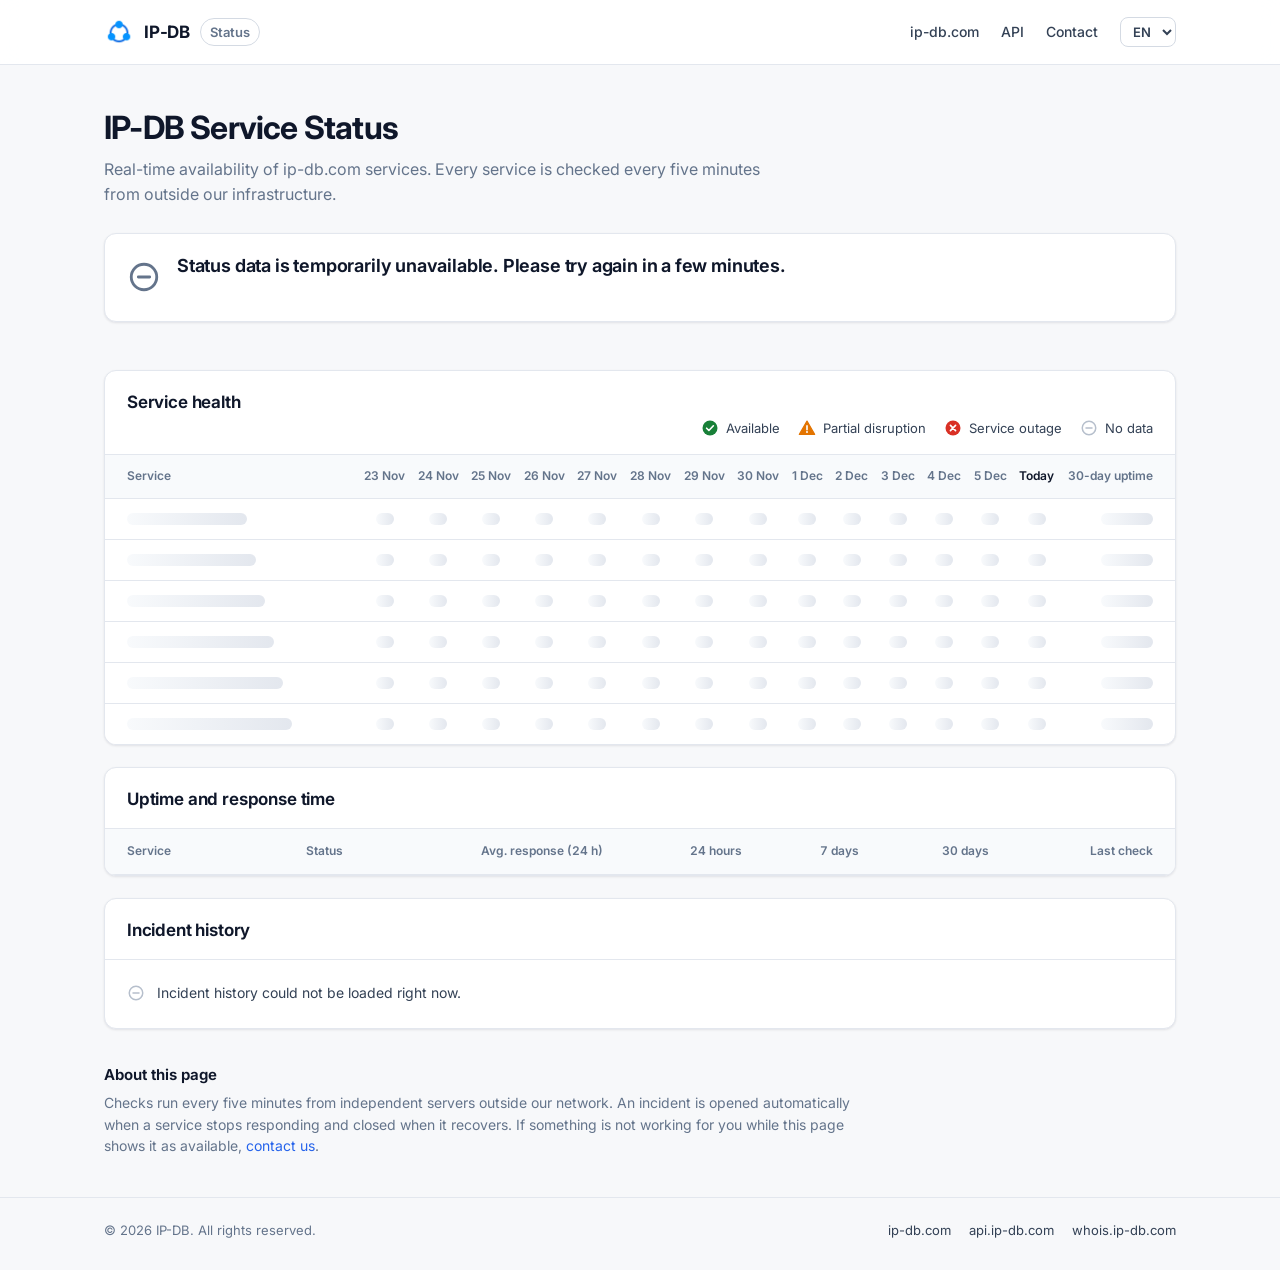
==== commit 15c9b13e: "Redesign status page" ====
--- a/index.html
+++ b/index.html
@@ -1,26 +1,124 @@
-<!DOCTYPE html> <html lang=en> <head> <meta charset=utf-8> <meta content="width=device-width,initial-scale=1" name=viewport> <meta content=#333333 name=theme-color> <base href=/ > <link href=manifest.json rel=manifest crossorigin=use-credentials> <script>__SAPPER__={baseUrl:"",preloaded:[void 0,{}]};if('serviceWorker' in navigator)navigator.serviceWorker.register('/service-worker.js');(function(){try{eval("async function x(){}");var main="/client/client.07ed7f59.js"}catch(e){main="/client/legacy/client.9d5930bb.js"};var s=document.createElement("script");try{new Function("if(0)import('')")();s.src=main;s.type="module";s.crossOrigin="use-credentials";}catch(e){s.src="/client/shimport@2.0.5.js";s.setAttribute("data-main",main);}document.head.appendChild(s);}());</script> <link href=client/client-31a52aa5.css rel=stylesheet><link href=client/createOctokit-a85f76c7.css rel=stylesheet><link href=client/index-b0b6455a.css rel=stylesheet> <title>ip-db.com Status</title><link href=https://fonts.googleapis.com rel=preconnect> <link href=https://fonts.gstatic.com rel=preconnect crossorigin> <link href="https://fonts.googleapis.com/css2?family=Inter:wght@400;500;600;700&display=swap" rel=stylesheet> <style>html:root{--ip-bg:#f6f8fb;--ip-surface:#ffffff;--ip-border:#e2e8f0;--ip-text:#0f172a;--ip-muted:#64748b;--ip-accent:#2563eb;--ip-up:#16a34a;--ip-deg:#d97706;--ip-down:#dc2626;--ip-down-soft:#fef2f2;--ip-shadow:0 1px 2px rgba(15,23,42,.04),0 6px 18px rgba(15,23,42,.05);--ip-nav:rgba(255,255,255,.86)}@media (prefers-color-scheme:dark){html:root{--ip-bg:#070b13;--ip-surface:#10182a;--ip-border:rgba(255,255,255,.08);--ip-text:#e2e8f0;--ip-muted:#94a3b8;--ip-accent:#60a5fa;--ip-up:#22c55e;--ip-deg:#f59e0b;--ip-down:#f87171;--ip-down-soft:rgba(248,113,113,.10);--ip-shadow:0 1px 2px rgba(0,0,0,.35);--ip-nav:rgba(16,24,42,.86)}}html:root{--body-background-color:var(--ip-bg);--body-text-color:var(--ip-text);--card-background-color:var(--ip-surface);--nav-background-color:var(--ip-nav);--nav-border-bottom-color:var(--ip-border);--nav-current-border-bottom-color:var(--ip-accent);--card-border-color:var(--ip-border);--down-border-left-color:var(--ip-down);--down-background-color:var(--ip-down-soft);--degraded-border-left-color:var(--ip-deg);--up-border-left-color:var(--ip-up);--tag-color:#ffffff;--tag-up-background-color:var(--ip-up);--tag-down-background-color:var(--ip-down);--tag-degraded-background-color:var(--ip-deg);--change-background-color:var(--ip-deg);--error-button-border-color:var(--ip-accent);--error-button-background-color:var(--ip-accent);--error-button-color:#ffffff;--submit-button-border-color:var(--ip-accent);--submit-button-background-color:var(--ip-accent);--submit-button-color:#ffffff}body{font-family:Inter,-apple-system,BlinkMacSystemFont,"Segoe UI",Roboto,sans-serif;font-size:15px;-webkit-font-smoothing:antialiased;padding-bottom:0}.container{max-width:960px}nav{position:sticky;top:0;z-index:20;font-weight:500!important;margin-bottom:2.75rem!important;-webkit-backdrop-filter:saturate(1.4) blur(12px);backdrop-filter:saturate(1.4) blur(12px)}nav a{padding:1.15rem 1rem!important;font-size:14px;color:var(--ip-muted)}nav a:hover,nav a[aria-current]{color:var(--ip-text)}nav .logo{padding:.8rem 0!important;margin-right:1.5rem!important;font-size:16px;font-weight:700!important;letter-spacing:-.01em;color:var(--ip-text)!important}nav .logo img{width:32px;height:32px!important;margin-right:.65rem!important;border-radius:0!important}main header h1{font-size:30px;font-weight:700;letter-spacing:-.02em;margin-bottom:.4em}main header .lead{color:var(--ip-muted);font-size:16px;max-width:640px}h2{font-size:18px;font-weight:650;letter-spacing:-.01em}h3{font-size:12px;font-weight:600;letter-spacing:.06em;text-transform:uppercase;color:var(--ip-muted);opacity:1}h4{font-weight:600}article{border-radius:12px!important;box-shadow:var(--ip-shadow);padding:1.1rem 1.35rem!important}article.degraded,article.down,article.up{border-left-width:3px!important}article+article{margin-top:.65rem!important}article a{color:inherit}.tag{border-radius:999px!important;font-size:12px!important;font-weight:600;padding:.25rem .65rem!important;letter-spacing:.01em}main a{color:var(--ip-accent)}main article a,main h4 a{color:inherit}a.error-button{border-radius:10px!important}.loading svg{stroke:var(--ip-muted)}footer{margin-top:3.5rem;padding:1.6rem 0 2rem;border-top:1px solid var(--ip-border);color:var(--ip-muted);font-size:13px;text-align:center}footer a{color:var(--ip-text);text-decoration:none;font-weight:500}footer a:hover{text-decoration:underline}</style> <script>// If `prefers-color-scheme` is not supported, fall back to light mode.
-      // In this case, light.css will be downloaded with `highest` priority.
-      if (typeof window !== "undefined" && typeof document !== "undefined" && "matchMedia" in window && window.matchMedia('(prefers-color-scheme: dark)').media === 'not all') {
-        document.documentElement.style.display = 'none';
-        document.head.insertAdjacentHTML(
-          'beforeend',
-          '<link rel="stylesheet" href={`${config.path}/themes/light.css`} onload="document.documentElement.style.display = \'\'">',
-        );
-      } </script> <link href=https://status.ip-db.com/themes/light.css rel=stylesheet media=(prefers-color-scheme:light)> <link href=https://status.ip-db.com/themes/dark.css rel=stylesheet media=(prefers-color-scheme:dark)><link href=https://status.ip-db.com/global.css rel=stylesheet><link href=https://status.ip-db.com/favicon.png rel=icon type=image/svg><link href=https://status.ip-db.com/favicon.png rel=icon type=image/png> <link href=/client/client.07ed7f59.js rel=modulepreload as=script crossorigin=use-credentials><link href=/client/client-31a52aa5.css rel=preload as=style><link href=/client/index.61181946.js rel=modulepreload as=script crossorigin=use-credentials><link href=/client/createOctokit.4ea8508c.js rel=modulepreload as=script crossorigin=use-credentials><link href=/client/inject_styles.803b7e80.js rel=modulepreload as=script crossorigin=use-credentials><link href=/client/createOctokit-a85f76c7.css rel=preload as=style><link href=/client/index-b0b6455a.css rel=preload as=style></head> <body> <div id=sapper> <nav class=svelte-a08hsz><div class="svelte-a08hsz container"><div><a href=https://status.ip-db.com class="svelte-a08hsz logo"><img alt="" class=svelte-a08hsz src=https://status.ip-db.com/logo.png> <div>ip-db.com Status</div></a></div> <ul class=svelte-a08hsz><li><a href=/ class=svelte-a08hsz target=_self aria-current=page>Status</a> <li><a href=https://ip-db.com class=svelte-a08hsz target=_self>ip-db.com</a> <li><a href=https://ip-db.com/en/api-docs class=svelte-a08hsz target=_self>API</a> <li><a href=https://ip-db.com/en/contact class=svelte-a08hsz target=_self>Contact</a> </li> </ul></div> </nav> <main class=container> <header class=svelte-ngkazm><h1><strong>IP-DB</strong> service status</h1> <p class="svelte-ngkazm lead">Availability and response times of ip-db.com services, checked every five minutes from outside our infrastructure.</header> <section class=svelte-8lnl4f><div class="svelte-68jxue loading"><svg class=svelte-68jxue height=38 stroke=#aaa width=38 xmlns=http://www.w3.org/2000/svg><g fill=none fill-rule=evenodd><g stroke-width=2 transform="translate(1 1)"><circle cx=18 cy=18 r=18 stroke-opacity=.5></circle><path d="M36 18c0-9.94-8.06-18-18-18"><animateTransform attributeName=transform dur=1s from="0 18 18" repeatCount=indefinite to="360 18 18" type=rotate></animateTransform></path></g></g></svg></div> </section> <section class=svelte-8lnl4f><div class="svelte-68jxue loading"><svg class=svelte-68jxue height=38 stroke=#aaa width=38 xmlns=http://www.w3.org/2000/svg><g fill=none fill-rule=evenodd><g stroke-width=2 transform="translate(1 1)"><circle cx=18 cy=18 r=18 stroke-opacity=.5></circle><path d="M36 18c0-9.94-8.06-18-18-18"><animateTransform attributeName=transform dur=1s from="0 18 18" repeatCount=indefinite to="360 18 18" type=rotate></animateTransform></path></g></g></svg></div> </section> <div class="svelte-fqsq6s f changed"><h2>Live Status</h2> <form class="svelte-fqsq6s f r"><div><input class=svelte-fqsq6s id=data_day name=d type=radio value=day><label class=svelte-fqsq6s for=data_day>24h</label></div> <div><input class=svelte-fqsq6s id=data_week name=d type=radio value=week checked><label class=svelte-fqsq6s for=data_week>7d</label></div> <div><input class=svelte-fqsq6s id=data_month name=d type=radio value=month><label class=svelte-fqsq6s for=data_month>30d</label></div> <div><input class=svelte-fqsq6s id=data_year name=d type=radio value=year><label class=svelte-fqsq6s for=data_year>1y</label></div> <div><input class=svelte-fqsq6s id=data_all name=d type=radio value=all><label class=svelte-fqsq6s for=data_all>all</label></div></form></div> <section class="svelte-fqsq6s live-status"><div class="svelte-68jxue loading"><svg class=svelte-68jxue height=38 stroke=#aaa width=38 xmlns=http://www.w3.org/2000/svg><g fill=none fill-rule=evenodd><g stroke-width=2 transform="translate(1 1)"><circle cx=18 cy=18 r=18 stroke-opacity=.5></circle><path d="M36 18c0-9.94-8.06-18-18-18"><animateTransform attributeName=transform dur=1s from="0 18 18" repeatCount=indefinite to="360 18 18" type=rotate></animateTransform></path></g></g></svg></div> </section> <section><div class="svelte-68jxue loading"><svg class=svelte-68jxue height=38 stroke=#aaa width=38 xmlns=http://www.w3.org/2000/svg><g fill=none fill-rule=evenodd><g stroke-width=2 transform="translate(1 1)"><circle cx=18 cy=18 r=18 stroke-opacity=.5></circle><path d="M36 18c0-9.94-8.06-18-18-18"><animateTransform attributeName=transform dur=1s from="0 18 18" repeatCount=indefinite to="360 18 18" type=rotate></animateTransform></path></g></g></svg></div> </section> <section><div class="svelte-68jxue loading"><svg class=svelte-68jxue height=38 stroke=#aaa width=38 xmlns=http://www.w3.org/2000/svg><g fill=none fill-rule=evenodd><g stroke-width=2 transform="translate(1 1)"><circle cx=18 cy=18 r=18 stroke-opacity=.5></circle><path d="M36 18c0-9.94-8.06-18-18-18"><animateTransform attributeName=transform dur=1s from="0 18 18" repeatCount=indefinite to="360 18 18" type=rotate></animateTransform></path></g></g></svg></div></section></main> <footer class=svelte-jbr799><p>Copyright 2026 IP-DB. All rights reserved. <a href=https://ip-db.com>ip-db.com</a></p> </footer></div> <script> try {
-        if (typeof window !== "undefined" && window.navigator && navigator.serviceWorker) {
-          navigator.serviceWorker.getRegistrations().then(function (registrations) {
-            for (let registration of registrations) {
-              registration.unregister();
-            }
-          });
-        }
-        if (typeof window !== "undefined" && "caches" in window) {
-          caches.keys().then(function (keyList) {
-            return Promise.all(
-              keyList.map(function (key) {
-                return caches.delete(key);
-              })
-            );
-          });
-        }
-      } catch (error) {} </script> +<!doctype html>
+<html lang="en">
+<head>
+<meta charset="utf-8">
+<meta name="viewport" content="width=device-width, initial-scale=1">
+<title>IP-DB Service Status</title>
+<meta name="description" content="Real-time availability, uptime and response times of ip-db.com services, the IP Lookup API and WHOIS.">
+<meta name="theme-color" content="#ffffff" media="(prefers-color-scheme: light)">
+<meta name="theme-color" content="#0b1220" media="(prefers-color-scheme: dark)">
+<link rel="icon" type="image/png" href="/favicon.png">
+<link rel="apple-touch-icon" href="/logo.png">
+<link rel="canonical" href="https://status.ip-db.com/">
+<meta property="og:type" content="website">
+<meta property="og:title" content="IP-DB Service Status">
+<meta property="og:description" content="Real-time availability, uptime and response times of ip-db.com services.">
+<meta property="og:url" content="https://status.ip-db.com/">
+<meta property="og:image" content="https://status.ip-db.com/logo.png">
+<link rel="preconnect" href="https://fonts.googleapis.com">
+<link rel="preconnect" href="https://fonts.gstatic.com" crossorigin>
+<link rel="stylesheet" href="https://fonts.googleapis.com/css2?family=Inter:wght@400;500;600;700&display=swap">
+<link rel="stylesheet" href="/assets/status.css?v=4">
+</head>
+<body>
+<svg width="0" height="0" style="position:absolute" aria-hidden="true">
+  <symbol id="i-ok" viewBox="0 0 24 24"><circle cx="12" cy="12" r="10" fill="currentColor"/><path d="M7.5 12.3l3 3 6-6.3" fill="none" stroke="#fff" stroke-width="2.2" stroke-linecap="round" stroke-linejoin="round"/></symbol>
+  <symbol id="i-degraded" viewBox="0 0 24 24"><circle cx="12" cy="12" r="10" fill="currentColor"/><path d="M12 7v6" stroke="#fff" stroke-width="2.2" stroke-linecap="round"/><circle cx="12" cy="16.6" r="1.3" fill="#fff"/></symbol>
+  <symbol id="i-disruption" viewBox="0 0 24 24"><path d="M12 2.8L22.2 20.5H1.8z" fill="currentColor" stroke="currentColor" stroke-width="1.6" stroke-linejoin="round"/><path d="M12 9.2v5" stroke="#fff" stroke-width="2.2" stroke-linecap="round"/><circle cx="12" cy="17.4" r="1.3" fill="#fff"/></symbol>
+  <symbol id="i-outage" viewBox="0 0 24 24"><circle cx="12" cy="12" r="10" fill="currentColor"/><path d="M8.6 8.6l6.8 6.8M15.4 8.6l-6.8 6.8" stroke="#fff" stroke-width="2.2" stroke-linecap="round"/></symbol>
+  <symbol id="i-nodata" viewBox="0 0 24 24"><circle cx="12" cy="12" r="9" fill="none" stroke="currentColor" stroke-width="2"/><path d="M8 12h8" stroke="currentColor" stroke-width="2" stroke-linecap="round"/></symbol>
+</svg>
+
+<header class="top">
+  <div class="wrap top-in">
+    <a class="brand" href="/">
+      <img src="/logo.png" alt="" width="30" height="30">
+      <span class="brand-name">IP-DB</span>
+      <span class="brand-tag" data-i18n="brand_tag">Status</span>
+    </a>
+    <nav class="nav">
+      <a href="https://ip-db.com" rel="noopener">ip-db.com</a>
+      <a href="https://ip-db.com/en/api-docs" rel="noopener" data-i18n="nav_api">API</a>
+      <a href="https://ip-db.com/en/contact" rel="noopener" data-i18n="nav_contact">Contact</a>
+      <label class="lang">
+        <span class="sr" data-i18n="language">Language</span>
+        <select id="lang">
+          <option value="en">EN</option>
+          <option value="tr">TR</option>
+          <option value="de">DE</option>
+          <option value="es">ES</option>
+        </select>
+      </label>
+    </nav>
+  </div>
+</header>
+
+<main class="wrap">
+  <section class="hero">
+    <h1 data-i18n="title">IP-DB Service Status</h1>
+    <p class="intro" data-i18n="intro">Real-time availability of ip-db.com services. Every service is checked every five minutes from outside our infrastructure.</p>
+    <div class="overall is-loading" id="overall" role="status" aria-live="polite">
+      <svg class="overall-icon"><use href="#i-nodata"/></svg>
+      <div>
+        <p class="overall-title" id="overall-title">&nbsp;</p>
+        <p class="overall-meta" id="overall-meta">&nbsp;</p>
+      </div>
+    </div>
+  </section>
+
+  <section class="panel" aria-labelledby="board-title">
+    <div class="panel-head">
+      <div>
+        <h2 id="board-title" data-i18n="board_title">Service health</h2>
+        <p class="panel-sub" id="board-sub">&nbsp;</p>
+      </div>
+      <ul class="legend" id="legend"></ul>
+    </div>
+    <div class="grid-wrap">
+      <table class="grid" id="grid">
+        <thead><tr id="grid-head"></tr></thead>
+        <tbody id="grid-body"></tbody>
+      </table>
+    </div>
+  </section>
+
+  <section class="panel" aria-labelledby="metrics-title">
+    <div class="panel-head">
+      <div><h2 id="metrics-title" data-i18n="metrics_title">Uptime and response time</h2></div>
+    </div>
+    <div class="grid-wrap">
+      <table class="metrics" id="metrics">
+        <thead><tr id="metrics-head"></tr></thead>
+        <tbody id="metrics-body"></tbody>
+      </table>
+    </div>
+  </section>
+
+  <section class="panel" aria-labelledby="incidents-title">
+    <div class="panel-head">
+      <div><h2 id="incidents-title" data-i18n="incidents_title">Incident history</h2></div>
+    </div>
+    <div id="incidents" class="incidents"></div>
+  </section>
+
+  <section class="about">
+    <h2 data-i18n="about_title">About this page</h2>
+    <p><span data-i18n="about_text">Checks run every five minutes from independent servers outside our network. An incident is opened automatically when a service stops responding and closed when it recovers. If something is not working for you while this page shows it as available, </span><a href="https://ip-db.com/en/contact" data-i18n="about_link">contact us</a>.</p>
+  </section>
+</main>
+
+<footer class="foot">
+  <div class="wrap foot-in">
+    <span>&copy; 2026 IP-DB. <span data-i18n="rights">All rights reserved.</span></span>
+    <span class="foot-links">
+      <a href="https://ip-db.com">ip-db.com</a>
+      <a href="https://api.ip-db.com/">api.ip-db.com</a>
+      <a href="https://whois.ip-db.com/">whois.ip-db.com</a>
+    </span>
+  </div>
+</footer>
+
+<div class="tip" id="tip" role="tooltip" hidden></div>
+<script src="/assets/status.js?v=2" defer></script>
+</body>
+</html>
--- a/assets/status.css
+++ b/assets/status.css
@@ -0,0 +1,182 @@
+:root {
+  --bg: #f7f8fa;
+  --surface: #ffffff;
+  --surface-alt: #f8fafc;
+  --border: #e3e7ee;
+  --border-strong: #d4dae3;
+  --text: #0f172a;
+  --text-2: #334155;
+  --muted: #64748b;
+  --accent: #2563eb;
+  --ok: #188038;
+  --degraded: #1a73e8;
+  --disruption: #e37400;
+  --outage: #d93025;
+  --nodata: #b6bfcc;
+  --ok-soft: #e6f4ea;
+  --disruption-soft: #fef7e0;
+  --outage-soft: #fce8e6;
+  --shadow: 0 1px 2px rgba(15, 23, 42, 0.04), 0 1px 3px rgba(15, 23, 42, 0.06);
+  --radius: 12px;
+  color-scheme: light;
+}
+@media (prefers-color-scheme: dark) {
+  :root {
+    --bg: #0b1220;
+    --surface: #111a2c;
+    --surface-alt: #152036;
+    --border: rgba(255, 255, 255, 0.08);
+    --border-strong: rgba(255, 255, 255, 0.14);
+    --text: #e6ebf3;
+    --text-2: #c3ccd9;
+    --muted: #8b97a8;
+    --accent: #7aa7ff;
+    --ok: #34c26b;
+    --degraded: #6ea8ff;
+    --disruption: #f5a524;
+    --outage: #f2665c;
+    --nodata: #4a5568;
+    --ok-soft: rgba(52, 194, 107, 0.12);
+    --disruption-soft: rgba(245, 165, 36, 0.12);
+    --outage-soft: rgba(242, 102, 92, 0.12);
+    --shadow: 0 1px 2px rgba(0, 0, 0, 0.4);
+    color-scheme: dark;
+  }
+}
+
+* { box-sizing: border-box; }
+html { -webkit-text-size-adjust: 100%; }
+body {
+  margin: 0;
+  background: var(--bg);
+  color: var(--text);
+  font: 15px/1.55 Inter, -apple-system, BlinkMacSystemFont, "Segoe UI", Roboto, "Helvetica Neue", Arial, sans-serif;
+  -webkit-font-smoothing: antialiased;
+}
+a { color: var(--accent); text-decoration: none; }
+a:hover { text-decoration: underline; }
+h1, h2, h3, p { margin: 0; }
+.sr { position: absolute; width: 1px; height: 1px; overflow: hidden; clip: rect(0 0 0 0); white-space: nowrap; }
+.wrap { max-width: 1120px; margin: 0 auto; padding: 0 24px; }
+
+.top { position: sticky; top: 0; z-index: 30; background: color-mix(in srgb, var(--surface) 90%, transparent); border-bottom: 1px solid var(--border); -webkit-backdrop-filter: saturate(1.4) blur(12px); backdrop-filter: saturate(1.4) blur(12px); }
+.top-in { display: flex; align-items: center; justify-content: space-between; height: 64px; gap: 16px; }
+.brand { display: flex; align-items: center; gap: 10px; color: var(--text); text-decoration: none !important; }
+.brand img { display: block; }
+.brand-name { font-weight: 700; font-size: 17px; letter-spacing: -0.01em; }
+.brand-tag { font-size: 13px; font-weight: 600; color: var(--muted); padding: 3px 9px; border: 1px solid var(--border-strong); border-radius: 999px; }
+.nav { display: flex; align-items: center; gap: 22px; font-size: 14px; font-weight: 500; }
+.nav a { color: var(--text-2); }
+.nav a:hover { color: var(--text); text-decoration: none; }
+.lang select { font: inherit; font-size: 13px; font-weight: 600; color: var(--text-2); background: var(--surface); border: 1px solid var(--border-strong); border-radius: 8px; padding: 5px 8px; cursor: pointer; }
+
+.hero { padding: 44px 0 26px; }
+.hero h1 { font-size: 32px; line-height: 1.2; font-weight: 700; letter-spacing: -0.025em; }
+.intro { margin-top: 10px; max-width: 680px; color: var(--muted); font-size: 16px; }
+
+.overall { margin-top: 26px; display: flex; align-items: center; gap: 16px; padding: 18px 22px; background: var(--surface); border: 1px solid var(--border); border-radius: var(--radius); box-shadow: var(--shadow); }
+.overall-icon { flex: none; width: 34px; height: 34px; color: var(--nodata); }
+.overall-title { font-size: 18px; font-weight: 650; letter-spacing: -0.01em; }
+.overall-meta { margin-top: 2px; font-size: 13.5px; color: var(--muted); }
+.overall.is-ok { background: var(--ok-soft); border-color: color-mix(in srgb, var(--ok) 30%, transparent); }
+.overall.is-ok .overall-icon { color: var(--ok); }
+.overall.is-degraded { background: var(--disruption-soft); border-color: color-mix(in srgb, var(--disruption) 35%, transparent); }
+.overall.is-degraded .overall-icon { color: var(--disruption); }
+.overall.is-down { background: var(--outage-soft); border-color: color-mix(in srgb, var(--outage) 35%, transparent); }
+.overall.is-down .overall-icon { color: var(--outage); }
+.overall.is-error .overall-icon { color: var(--muted); }
+
+.panel { margin-top: 22px; background: var(--surface); border: 1px solid var(--border); border-radius: var(--radius); box-shadow: var(--shadow); overflow: hidden; }
+.panel-head { display: flex; align-items: flex-end; justify-content: space-between; flex-wrap: wrap; gap: 14px 24px; padding: 18px 22px 16px; border-bottom: 1px solid var(--border); }
+.panel h2 { font-size: 17px; font-weight: 650; letter-spacing: -0.01em; }
+.panel-sub { margin-top: 3px; font-size: 13px; color: var(--muted); }
+
+.legend { display: flex; flex-wrap: wrap; gap: 8px 18px; margin: 0; padding: 0; list-style: none; font-size: 13px; color: var(--text-2); }
+.legend li { display: inline-flex; align-items: center; gap: 7px; }
+.ico { width: 18px; height: 18px; flex: none; display: block; }
+.ico.ok { color: var(--ok); }
+.ico.degraded { color: var(--degraded); }
+.ico.disruption { color: var(--disruption); }
+.ico.outage { color: var(--outage); }
+.ico.nodata { color: var(--nodata); }
+
+.grid-wrap { overflow-x: auto; -webkit-overflow-scrolling: touch; }
+table { width: 100%; border-collapse: collapse; }
+.grid th, .grid td { border-bottom: 1px solid var(--border); }
+.grid tbody tr:last-child td, .grid tbody tr:last-child th { border-bottom: 0; }
+.grid thead th { padding: 12px 6px; font-size: 12px; font-weight: 600; color: var(--muted); text-align: center; white-space: nowrap; background: var(--surface-alt); }
+.grid thead th.svc-h { text-align: left; padding-left: 22px; }
+.grid thead th.today { color: var(--text); }
+.grid thead th.up-h { text-align: right; padding-right: 22px; }
+.grid th.svc { position: sticky; left: 0; z-index: 2; background: var(--surface); text-align: left; padding: 14px 18px 14px 22px; min-width: 250px; font-weight: 400; }
+.grid thead th.svc-h { position: sticky; left: 0; z-index: 3; }
+.svc-name { display: flex; align-items: center; gap: 9px; font-weight: 600; font-size: 14.5px; color: var(--text); }
+.svc-desc { margin-top: 2px; font-size: 12.5px; color: var(--muted); padding-left: 27px; }
+.grid td.day { text-align: center; padding: 0 4px; }
+.grid td.day .cell { display: inline-flex; align-items: center; justify-content: center; width: 30px; height: 30px; border-radius: 8px; cursor: default; }
+.grid td.day .cell:hover, .grid td.day .cell:focus-visible { background: var(--surface-alt); outline: none; }
+.grid td.up { text-align: right; padding-right: 22px; font-variant-numeric: tabular-nums; font-weight: 600; font-size: 13.5px; white-space: nowrap; }
+.grid tr.is-target th.svc, .grid tr.is-target td { background: color-mix(in srgb, var(--accent) 7%, var(--surface)); }
+
+.metrics th, .metrics td { padding: 13px 14px; border-bottom: 1px solid var(--border); text-align: right; white-space: nowrap; font-variant-numeric: tabular-nums; font-size: 14px; }
+.metrics thead th { font-size: 12px; font-weight: 600; color: var(--muted); background: var(--surface-alt); }
+.metrics th:first-child, .metrics td:first-child { text-align: left; padding-left: 22px; }
+.metrics td:last-child, .metrics th:last-child { padding-right: 22px; }
+.metrics tbody tr:last-child td { border-bottom: 0; }
+.metrics td:first-child { font-weight: 600; color: var(--text); }
+.pill { display: inline-flex; align-items: center; gap: 6px; padding: 3px 10px 3px 8px; border-radius: 999px; font-size: 12.5px; font-weight: 600; }
+.pill .ico { width: 14px; height: 14px; }
+.pill.ok { background: var(--ok-soft); color: var(--ok); }
+.pill.degraded { background: var(--disruption-soft); color: var(--disruption); }
+.pill.outage { background: var(--outage-soft); color: var(--outage); }
+.muted { color: var(--muted); }
+
+.incidents { padding: 6px 22px 8px; }
+.inc { display: grid; grid-template-columns: auto 1fr auto; gap: 4px 14px; align-items: start; padding: 14px 0; border-bottom: 1px solid var(--border); }
+.inc:last-child { border-bottom: 0; }
+.inc .ico { margin-top: 2px; }
+.inc-title { font-weight: 600; color: var(--text); }
+.inc-meta { grid-column: 2 / 4; font-size: 13px; color: var(--muted); }
+.inc-state { font-size: 12.5px; font-weight: 600; padding: 2px 9px; border-radius: 999px; white-space: nowrap; }
+.inc-state.open { background: var(--outage-soft); color: var(--outage); }
+.inc-state.closed { background: var(--ok-soft); color: var(--ok); }
+.empty { display: flex; align-items: center; gap: 12px; padding: 16px 0; color: var(--text-2); font-size: 14px; }
+
+.about { margin: 34px 0 10px; max-width: 760px; }
+.about h2 { font-size: 15px; font-weight: 650; }
+.about p { margin-top: 6px; font-size: 14px; color: var(--muted); }
+
+.foot { margin-top: 40px; border-top: 1px solid var(--border); }
+.foot-in { display: flex; justify-content: space-between; flex-wrap: wrap; gap: 10px 24px; padding: 22px 24px 30px; font-size: 13px; color: var(--muted); }
+.foot-links { display: flex; gap: 18px; flex-wrap: wrap; }
+.foot-links a { color: var(--text-2); }
+
+.tip { position: fixed; z-index: 50; max-width: 240px; padding: 8px 11px; border-radius: 8px; background: #111827; color: #f9fafb; font-size: 12.5px; line-height: 1.4; box-shadow: 0 8px 24px rgba(0, 0, 0, 0.25); pointer-events: none; }
+.tip b { display: block; font-weight: 600; margin-bottom: 1px; }
+
+.skeleton td, .skeleton th { color: transparent !important; }
+.skeleton .bar { display: block; height: 12px; border-radius: 6px; background: linear-gradient(90deg, var(--surface-alt), var(--border), var(--surface-alt)); background-size: 200% 100%; animation: shimmer 1.2s linear infinite; }
+@keyframes shimmer { from { background-position: 200% 0; } to { background-position: -200% 0; } }
+@media (prefers-reduced-motion: reduce) { .skeleton .bar { animation: none; } }
+
+@media (max-width: 860px) {
+  .grid .old { display: none; }
+  .nav a:not(:last-of-type) { display: none; }
+}
+@media (max-width: 560px) {
+  .wrap { padding: 0 16px; }
+  .hero { padding-top: 30px; }
+  .hero h1 { font-size: 26px; }
+  .grid th.svc { min-width: 150px; padding-left: 16px; }
+  .grid .mid { display: none; }
+  .grid td.up, .grid thead th.up-h { display: none; }
+  .grid td.day:last-child, .grid thead th.today { padding-right: 12px; }
+  .grid thead th { padding: 12px 2px; font-size: 11.5px; }
+  .grid td.day { padding: 0 1px; }
+  .grid td.day .cell { width: 26px; }
+  .svc-desc { display: none; }
+  .panel-head, .incidents { padding-left: 16px; padding-right: 16px; }
+  .grid thead th.svc-h { padding-left: 16px; }
+  .metrics th:first-child, .metrics td:first-child { padding-left: 16px; }
+  .brand-tag { display: none; }
+}
